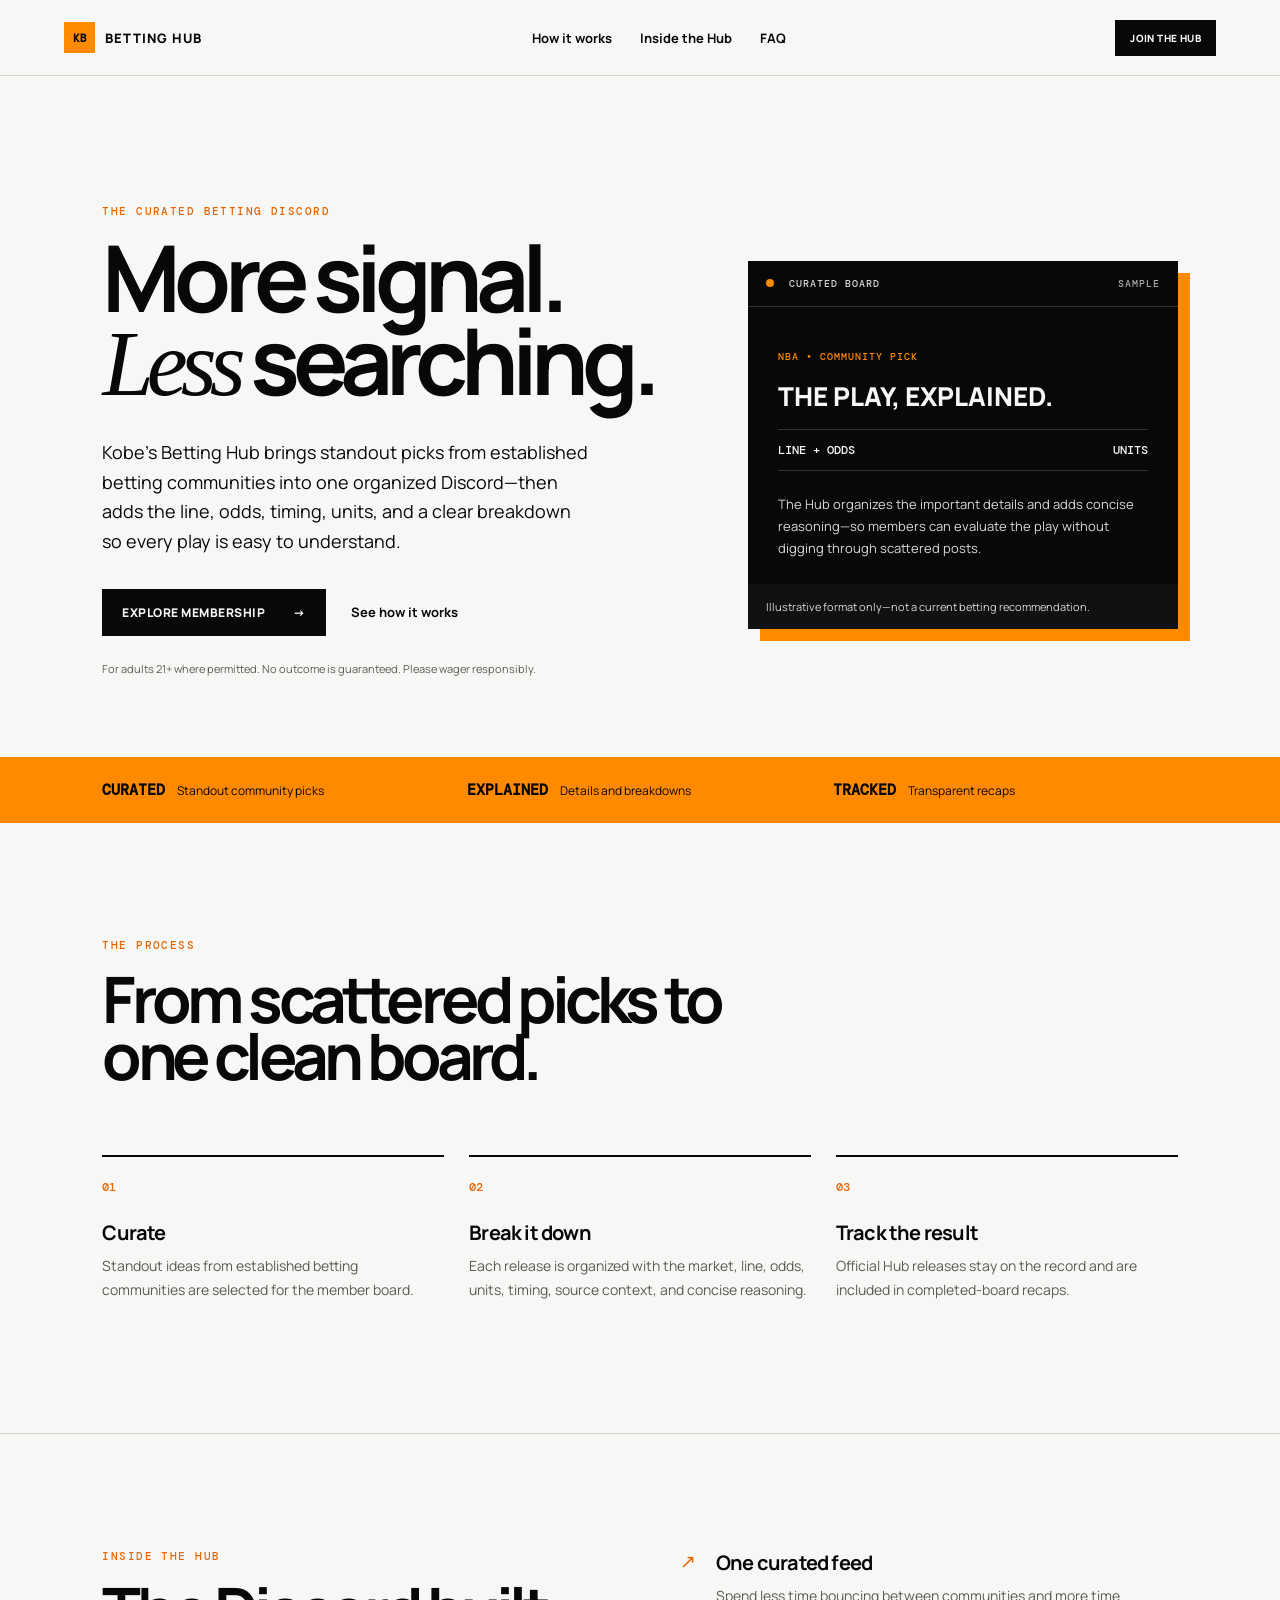
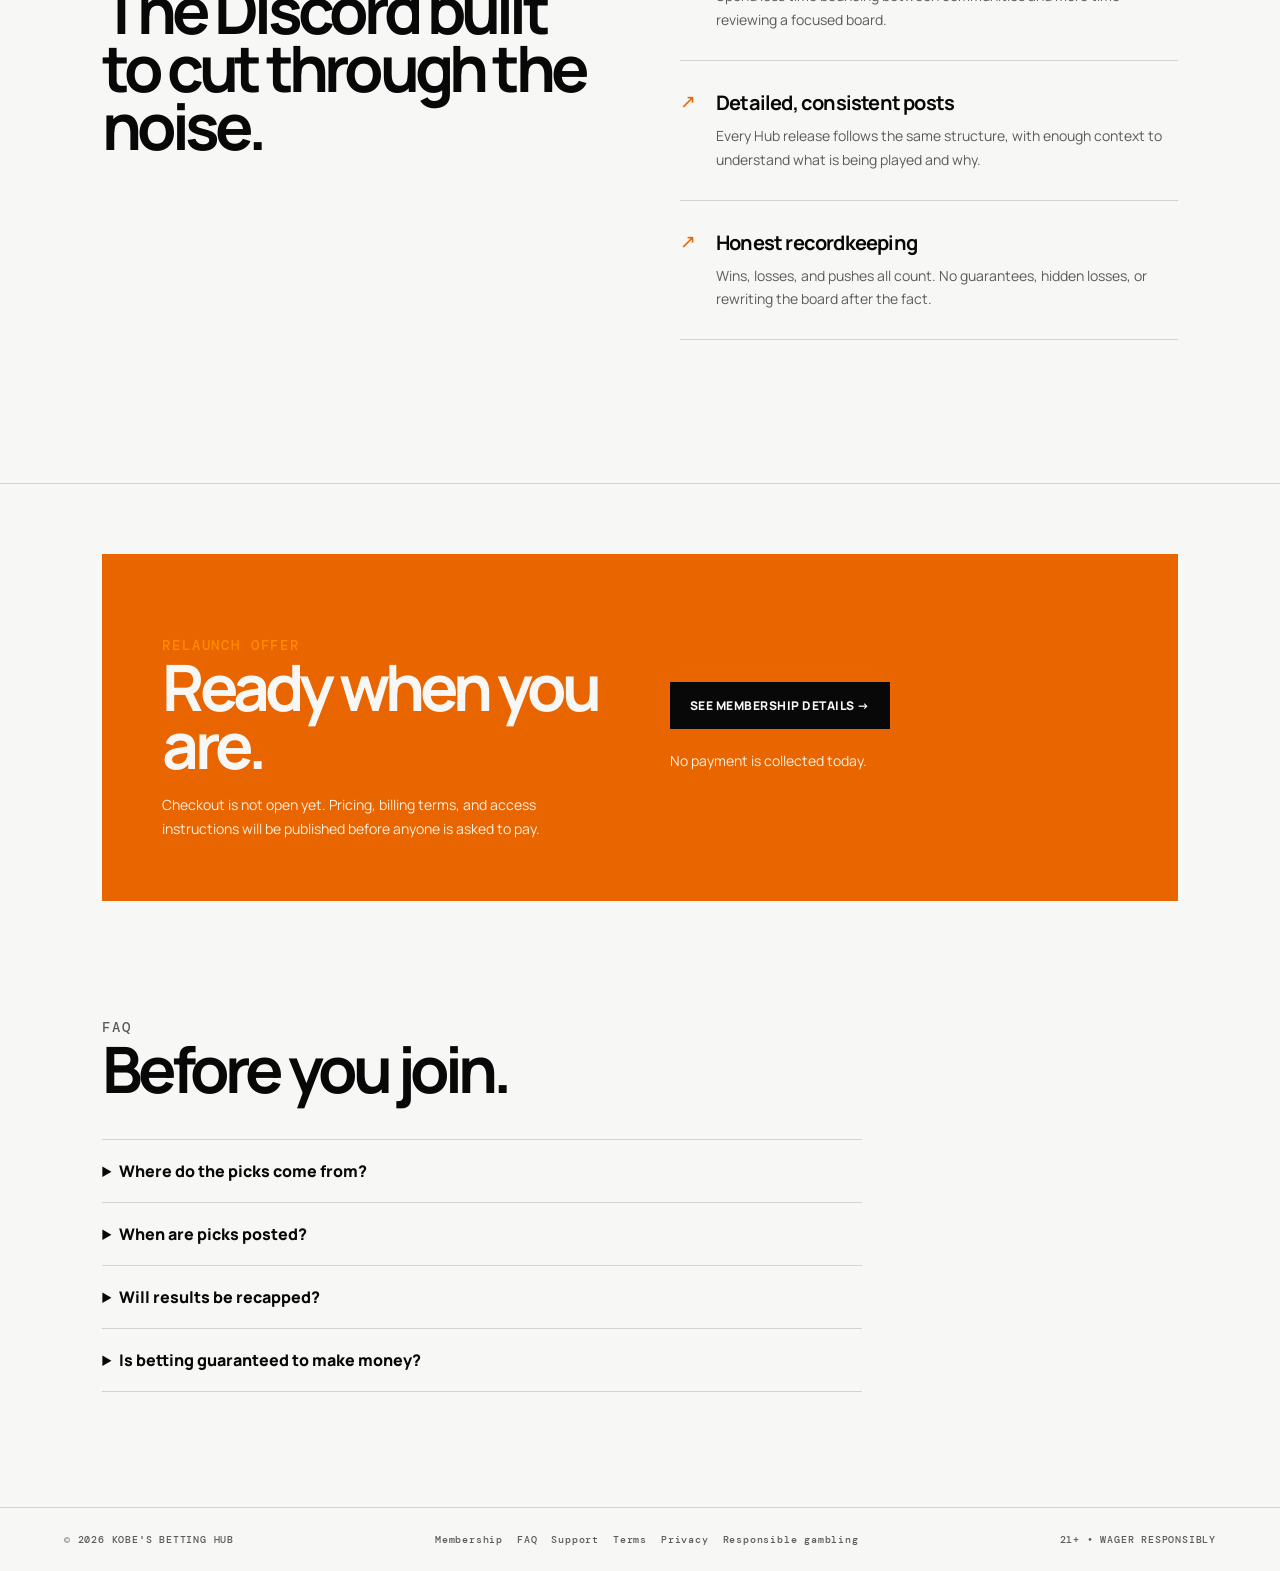
==== index.html @ 62dc23c0 "Align Betting Hub site with orange brand" ====
<!doctype html>
<html lang="en">
  <head>
    <meta charset="UTF-8" />
    <meta name="viewport" content="width=device-width, initial-scale=1.0" />
    <meta name="description" content="Kobe's Betting Hub curates standout betting picks from established communities and brings them into one organized Discord with clear breakdowns and transparent recaps." />
    <meta name="theme-color" content="#080808" />
    <title>Kobe's Betting Hub | Curated picks, clear breakdowns</title>
    <link rel="preconnect" href="https://fonts.googleapis.com" />
    <link rel="preconnect" href="https://fonts.gstatic.com" crossorigin />
    <link href="https://fonts.googleapis.com/css2?family=DM+Mono:wght@400;500&family=Manrope:wght@500;600;700;800&display=swap" rel="stylesheet" />
    <link rel="stylesheet" href="styles.css?v=4" />
  </head>
  <body>
    <header class="site-header">
      <a class="brand" href="#top"><span class="brand-mark">KB</span> BETTING HUB</a>
      <nav aria-label="Primary navigation">
        <a href="#how-it-works">How it works</a>
        <a href="#inside">Inside the Hub</a>
        <a href="#faq">FAQ</a>
      </nav>
      <a class="button button-small" href="#join">Join the Hub</a>
    </header>

    <main id="top">
      <section class="hero">
        <div class="hero-copy">
          <p class="eyebrow">THE CURATED BETTING DISCORD</p>
          <h1>More signal.<br /><em>Less</em> searching.</h1>
          <p class="hero-text">Kobe's Betting Hub brings standout picks from established betting communities into one organized Discord—then adds the line, odds, timing, units, and a clear breakdown so every play is easy to understand.</p>
          <div class="hero-actions">
            <a class="button" href="membership.html">Explore membership <span>→</span></a>
            <a class="text-link" href="#how-it-works">See how it works</a>
          </div>
          <p class="microcopy">For adults 21+ where permitted. No outcome is guaranteed. Please wager responsibly.</p>
        </div>
        <aside class="hero-card" aria-label="Sample member post">
          <div class="card-bar"><span class="status-dot"></span> CURATED BOARD <span class="time">SAMPLE</span></div>
          <div class="sample-pick">
            <p class="pick-label">NBA • COMMUNITY PICK</p>
            <p class="pick-title">THE PLAY, EXPLAINED.</p>
            <div class="pick-meta"><span>LINE + ODDS</span><span>UNITS</span></div>
            <p class="pick-note">The Hub organizes the important details and adds concise reasoning—so members can evaluate the play without digging through scattered posts.</p>
          </div>
          <p class="card-footer">Illustrative format only—not a current betting recommendation.</p>
        </aside>
      </section>

      <section class="proof-band" aria-label="What members receive">
        <div><strong>CURATED</strong><span>Standout community picks</span></div>
        <div><strong>EXPLAINED</strong><span>Details and breakdowns</span></div>
        <div><strong>TRACKED</strong><span>Transparent recaps</span></div>
      </section>

      <section class="section" id="how-it-works">
        <p class="eyebrow">THE PROCESS</p>
        <h2>From scattered picks to one clean board.</h2>
        <div class="steps">
          <article><span>01</span><h3>Curate</h3><p>Standout ideas from established betting communities are selected for the member board.</p></article>
          <article><span>02</span><h3>Break it down</h3><p>Each release is organized with the market, line, odds, units, timing, source context, and concise reasoning.</p></article>
          <article><span>03</span><h3>Track the result</h3><p>Official Hub releases stay on the record and are included in completed-board recaps.</p></article>
        </div>
      </section>

      <section class="section split" id="inside">
        <div>
          <p class="eyebrow">INSIDE THE HUB</p>
          <h2>The Discord built to cut through the noise.</h2>
        </div>
        <ul class="feature-list">
          <li><span>↗</span><div><h3>One curated feed</h3><p>Spend less time bouncing between communities and more time reviewing a focused board.</p></div></li>
          <li><span>↗</span><div><h3>Detailed, consistent posts</h3><p>Every Hub release follows the same structure, with enough context to understand what is being played and why.</p></div></li>
          <li><span>↗</span><div><h3>Honest recordkeeping</h3><p>Wins, losses, and pushes all count. No guarantees, hidden losses, or rewriting the board after the fact.</p></div></li>
        </ul>
      </section>

      <section class="join-panel" id="join">
        <div>
          <p class="eyebrow">RELAUNCH OFFER</p>
          <h2>Ready when you are.</h2>
          <p>Checkout is not open yet. Pricing, billing terms, and access instructions will be published before anyone is asked to pay.</p>
        </div>
        <div class="interest-form"><a class="button" href="membership.html">See membership details →</a><p>No payment is collected today.</p></div>
      </section>

      <section class="section faq" id="faq">
        <p class="eyebrow">FAQ</p>
        <h2>Before you join.</h2>
        <details><summary>Where do the picks come from?</summary><p>The Hub curates standout ideas from established betting communities and organizes selected plays for members. Source context and attribution are included where applicable.</p></details>
        <details><summary>When are picks posted?</summary><p>Plays may release at different points during the day as markets develop. Each post includes its timing and the information needed to evaluate it.</p></details>
        <details><summary>Will results be recapped?</summary><p>Yes. The goal is a clear daily recap after relevant games are final.</p></details>
        <details><summary>Is betting guaranteed to make money?</summary><p>No. Sports betting includes risk. Past results do not guarantee future outcomes. Only wager what you can afford to lose.</p></details>
      </section>
    </main>

    <footer><span>© <span id="year"></span> KOBE'S BETTING HUB</span><span class="footer-nav"><a href="membership.html">Membership</a><a href="faq.html">FAQ</a><a href="support.html">Support</a><a href="terms.html">Terms</a><a href="privacy.html">Privacy</a><a href="responsible-gambling.html">Responsible gambling</a></span><span>21+ • WAGER RESPONSIBLY</span></footer>
    <script src="app.js?v=4"></script>
  </body>
</html>
---- styles.css ----
:root { --ink:#080808; --paper:#f7f7f5; --lime:#ff8a00; --rust:#e96500; --line:#d6d3ce; --muted:#5c5b58; }
* { box-sizing:border-box; }
html { scroll-behavior:smooth; }
body { margin:0; color:var(--ink); background:var(--paper); font-family:Manrope,Arial,sans-serif; }
.site-header { height:76px; padding:0 clamp(20px,5vw,78px); display:flex; align-items:center; justify-content:space-between; border-bottom:1px solid var(--line); }
.brand { color:var(--ink); text-decoration:none; font-size:13px; font-weight:800; letter-spacing:.08em; display:flex; align-items:center; gap:10px; }
.brand-mark { display:grid; place-items:center; width:31px; height:31px; background:var(--lime); color:var(--ink); font:800 11px 'DM Mono',monospace; letter-spacing:0; }
nav { display:flex; gap:28px; } nav a,.text-link { color:var(--ink); font-size:13px; font-weight:700; text-decoration:none; } nav a:hover,.text-link:hover { color:var(--rust); }
.button { background:var(--ink); color:var(--paper); text-decoration:none; border:0; cursor:pointer; padding:15px 20px; display:inline-flex; gap:28px; align-items:center; font:800 12px Manrope,sans-serif; letter-spacing:.04em; text-transform:uppercase; }.button:hover{background:var(--rust)}.button-small{padding:11px 15px;font-size:10px}
.hero { min-height:610px; padding:clamp(60px,10vw,145px) clamp(20px,8vw,130px) 70px; display:grid; grid-template-columns:1.1fr .9fr; gap:70px; align-items:center; }.eyebrow{font:500 11px 'DM Mono',monospace;letter-spacing:.13em;color:var(--rust);margin:0 0 18px}.hero h1,.section h2,.join-panel h2{font-size:clamp(48px,7.2vw,102px);letter-spacing:-.075em;line-height:.9;margin:0;max-width:720px}.hero h1 em{font-family:Georgia,serif;font-weight:400}.hero-text{font-size:18px;line-height:1.65;max-width:490px;margin:32px 0}.hero-actions{display:flex;align-items:center;gap:25px}.microcopy{color:var(--muted);font-size:11px;margin-top:25px}
.hero-card{background:var(--ink);color:var(--paper);box-shadow:12px 12px 0 var(--lime);max-width:430px;justify-self:end}.card-bar{padding:16px 18px;border-bottom:1px solid #333333;color:#d8d8d8;font:500 10px 'DM Mono',monospace;letter-spacing:.1em}.status-dot{display:inline-block;width:8px;height:8px;border-radius:50%;background:var(--lime);margin-right:8px}.time{float:right;color:#aaaaaa}.sample-pick{padding:33px 30px 25px}.pick-label{font:500 10px 'DM Mono',monospace;letter-spacing:.1em;color:var(--lime)}.pick-title{font-size:26px;font-weight:800;margin:15px 0}.pick-meta{display:flex;justify-content:space-between;padding:12px 0;border-top:1px solid #333333;border-bottom:1px solid #333333;font:500 12px 'DM Mono',monospace}.pick-note{font-size:13px;line-height:1.7;color:#d8d8d8;margin:22px 0 0}.card-footer{margin:0;padding:15px 18px;background:#111111;color:#d8d8d8;font-size:11px}
.proof-band{background:var(--lime);display:grid;grid-template-columns:repeat(3,1fr);padding:23px clamp(20px,8vw,130px);gap:20px}.proof-band div{display:flex;gap:12px;align-items:baseline}.proof-band strong{font:800 15px 'DM Mono',monospace}.proof-band span{font-size:12px}
.section{padding:115px clamp(20px,8vw,130px);border-bottom:1px solid var(--line)}.section h2{font-size:clamp(35px,5vw,65px);max-width:700px}.steps{display:grid;grid-template-columns:repeat(3,1fr);gap:25px;margin-top:70px}.steps article{border-top:2px solid var(--ink);padding:17px 0}.steps span{font:500 12px 'DM Mono',monospace;color:var(--rust)}h3{font-size:20px;letter-spacing:-.04em;margin:23px 0 8px}.steps p,.feature-list p,.join-panel p,.faq p{font-size:14px;line-height:1.7;color:var(--muted);margin:0}.split{display:grid;grid-template-columns:1fr 1fr;gap:80px}.feature-list{list-style:none;padding:0;margin:0}.feature-list li{display:flex;gap:20px;padding:0 0 28px;margin-bottom:28px;border-bottom:1px solid var(--line)}.feature-list span{font:500 19px 'DM Mono',monospace;color:var(--rust)}.feature-list h3{margin:0 0 8px}
.join-panel{margin:70px clamp(20px,8vw,130px);padding:60px;display:grid;grid-template-columns:1fr 1fr;gap:60px;background:var(--rust);color:var(--paper)}.join-panel .eyebrow{color:var(--lime)}.join-panel h2{font-size:clamp(42px,5vw,65px)}.join-panel p{color:#fff0df;max-width:460px;margin-top:20px}.interest-form{align-self:center}.interest-form label{display:block;font-size:13px;font-weight:700;margin-bottom:10px}.interest-form div{display:flex}.interest-form input{min-width:0;flex:1;padding:15px;border:0;font:14px Manrope,sans-serif}.interest-form button{border:0;background:var(--lime);color:var(--ink);padding:0 16px;font:800 11px Manrope,sans-serif;text-transform:uppercase;cursor:pointer}.interest-form #form-message{color:var(--lime);font-size:12px;margin-top:12px;min-height:18px}
.faq{padding-top:45px}.faq h2{margin-bottom:42px}.faq details{max-width:760px;border-top:1px solid var(--line);padding:20px 0}.faq details:last-child{border-bottom:1px solid var(--line)}summary{cursor:pointer;font-size:16px;font-weight:800}.faq details p{margin-top:15px}footer{display:flex;justify-content:space-between;padding:25px clamp(20px,5vw,78px);font:500 10px 'DM Mono',monospace;letter-spacing:.08em;color:var(--muted)}
.footer-nav{display:flex;gap:14px;flex-wrap:wrap}.footer-nav a{color:var(--muted)}
.membership-hero{padding:90px clamp(20px,8vw,130px) 70px;display:grid;grid-template-columns:1fr .55fr;gap:70px;align-items:end}.membership-hero h1{font-size:clamp(50px,7vw,94px);letter-spacing:-.075em;line-height:.9;margin:0}.membership-hero>div>p:last-child{color:var(--muted);line-height:1.7;max-width:580px;margin:30px 0 0}.launch-status{background:var(--ink);color:var(--paper);padding:28px;box-shadow:10px 10px 0 var(--lime);font:500 11px 'DM Mono',monospace}.launch-status p{color:#d8d8d8;line-height:1.6;margin:14px 0 0}.membership-layout{padding:70px clamp(20px,8vw,130px);background:#eeeae4;display:grid;grid-template-columns:1fr 1fr;gap:35px}.membership-plan,.checkout-preview{background:var(--paper);border:1px solid var(--ink);padding:42px}.plan-badge{font:500 10px 'DM Mono',monospace;letter-spacing:.1em;color:var(--rust)}.membership-plan h2,.checkout-preview h2{font-size:34px;letter-spacing:-.05em;margin:14px 0 25px}.membership-price{display:flex;flex-direction:column;gap:5px;padding-bottom:22px;border-bottom:1px solid var(--line)}.membership-price strong{font-size:25px}.membership-price span{font-size:11px;color:var(--muted)}.membership-plan ul{list-style:none;padding:12px 0 0;margin:0;display:grid;gap:15px;font-size:13px}.membership-plan li:before{content:'✓';color:var(--rust);font-weight:800;margin-right:10px}.checkout-preview{box-shadow:10px 10px 0 var(--ink)}.order-row{display:flex;justify-content:space-between;background:#eeeae4;padding:16px;margin-bottom:24px;font-size:13px}.checkout-preview>label:not(.consent){display:block;font-size:12px;font-weight:800;margin-bottom:8px}.checkout-preview>input{width:100%;padding:14px;border:1px solid var(--line);font:14px Manrope,sans-serif}.consent{display:flex;gap:10px;align-items:flex-start;color:var(--muted);font-size:11px;line-height:1.55;margin:18px 0}.consent input{margin-top:3px}.disabled-checkout{width:100%;justify-content:center;opacity:.6;cursor:not-allowed}.preview-message{font-size:10px;color:var(--muted);text-align:center;min-height:15px}.state-section h2{margin-bottom:50px}.state-grid{display:grid;grid-template-columns:repeat(3,1fr);gap:25px}.state-grid article{border-top:2px solid var(--ink);padding-top:18px}.state-grid strong{font:500 11px 'DM Mono',monospace;color:var(--rust)}.state-grid p{font-size:13px;color:var(--muted);line-height:1.65}
@media (max-width:760px){.site-header{height:65px}nav{display:none}.hero,.split,.join-panel,.membership-hero,.membership-layout{grid-template-columns:1fr;gap:42px}.hero{min-height:auto;padding-top:80px}.hero-card{justify-self:start;width:calc(100% - 12px)}.proof-band,.steps,.state-grid{grid-template-columns:1fr}.proof-band{gap:12px}.section{padding-top:75px;padding-bottom:75px}.steps{margin-top:45px}.join-panel{margin-top:35px;margin-bottom:35px;padding:35px 25px}.join-panel .interest-form{margin-top:0}.membership-hero{padding-top:70px}.membership-layout{padding-top:50px;padding-bottom:50px}.membership-plan,.checkout-preview{padding:30px 24px}footer{gap:15px;flex-direction:column}.hero-actions{align-items:flex-start;flex-direction:column}}
.footer-nav{display:flex;flex-wrap:wrap;justify-content:center;gap:14px}.footer-nav a{color:var(--muted);text-decoration:none}.footer-nav a:hover{color:var(--rust)}
.page-hero{padding:90px clamp(20px,8vw,130px) 70px;border-bottom:1px solid var(--line)}.page-hero h1{font-size:clamp(48px,7vw,92px);letter-spacing:-.075em;line-height:.92;margin:0;max-width:850px}.page-hero>p:last-child{font-size:18px;line-height:1.7;color:var(--muted);max-width:720px;margin:28px 0 0}.content{max-width:850px;margin:auto;padding:70px 25px 110px}.content h2{font-size:30px;letter-spacing:-.045em;margin:50px 0 14px}.content h2:first-child{margin-top:0}.content p,.content li{font-size:14px;line-height:1.75;color:var(--muted)}.content li+li{margin-top:8px}.notice{background:var(--ink);color:var(--paper);border-left:5px solid var(--lime);padding:24px;margin-bottom:42px}.notice strong{display:block;margin-bottom:7px}.notice p{color:#d8d8d8;margin:0}.cards{display:grid;grid-template-columns:1fr 1fr;gap:24px}.info-card{border:1px solid var(--line);padding:28px}.info-card h2{margin:0 0 12px}.faq-list details{border-top:1px solid var(--line);padding:20px 0}.faq-list details:last-child{border-bottom:1px solid var(--line)}.faq-list details p{margin-top:14px}.legal-meta{font:500 10px 'DM Mono',monospace!important;letter-spacing:.08em;color:var(--rust)!important}@media(max-width:760px){.cards{grid-template-columns:1fr}.page-hero{padding-top:65px}.footer-nav{justify-content:flex-start}}
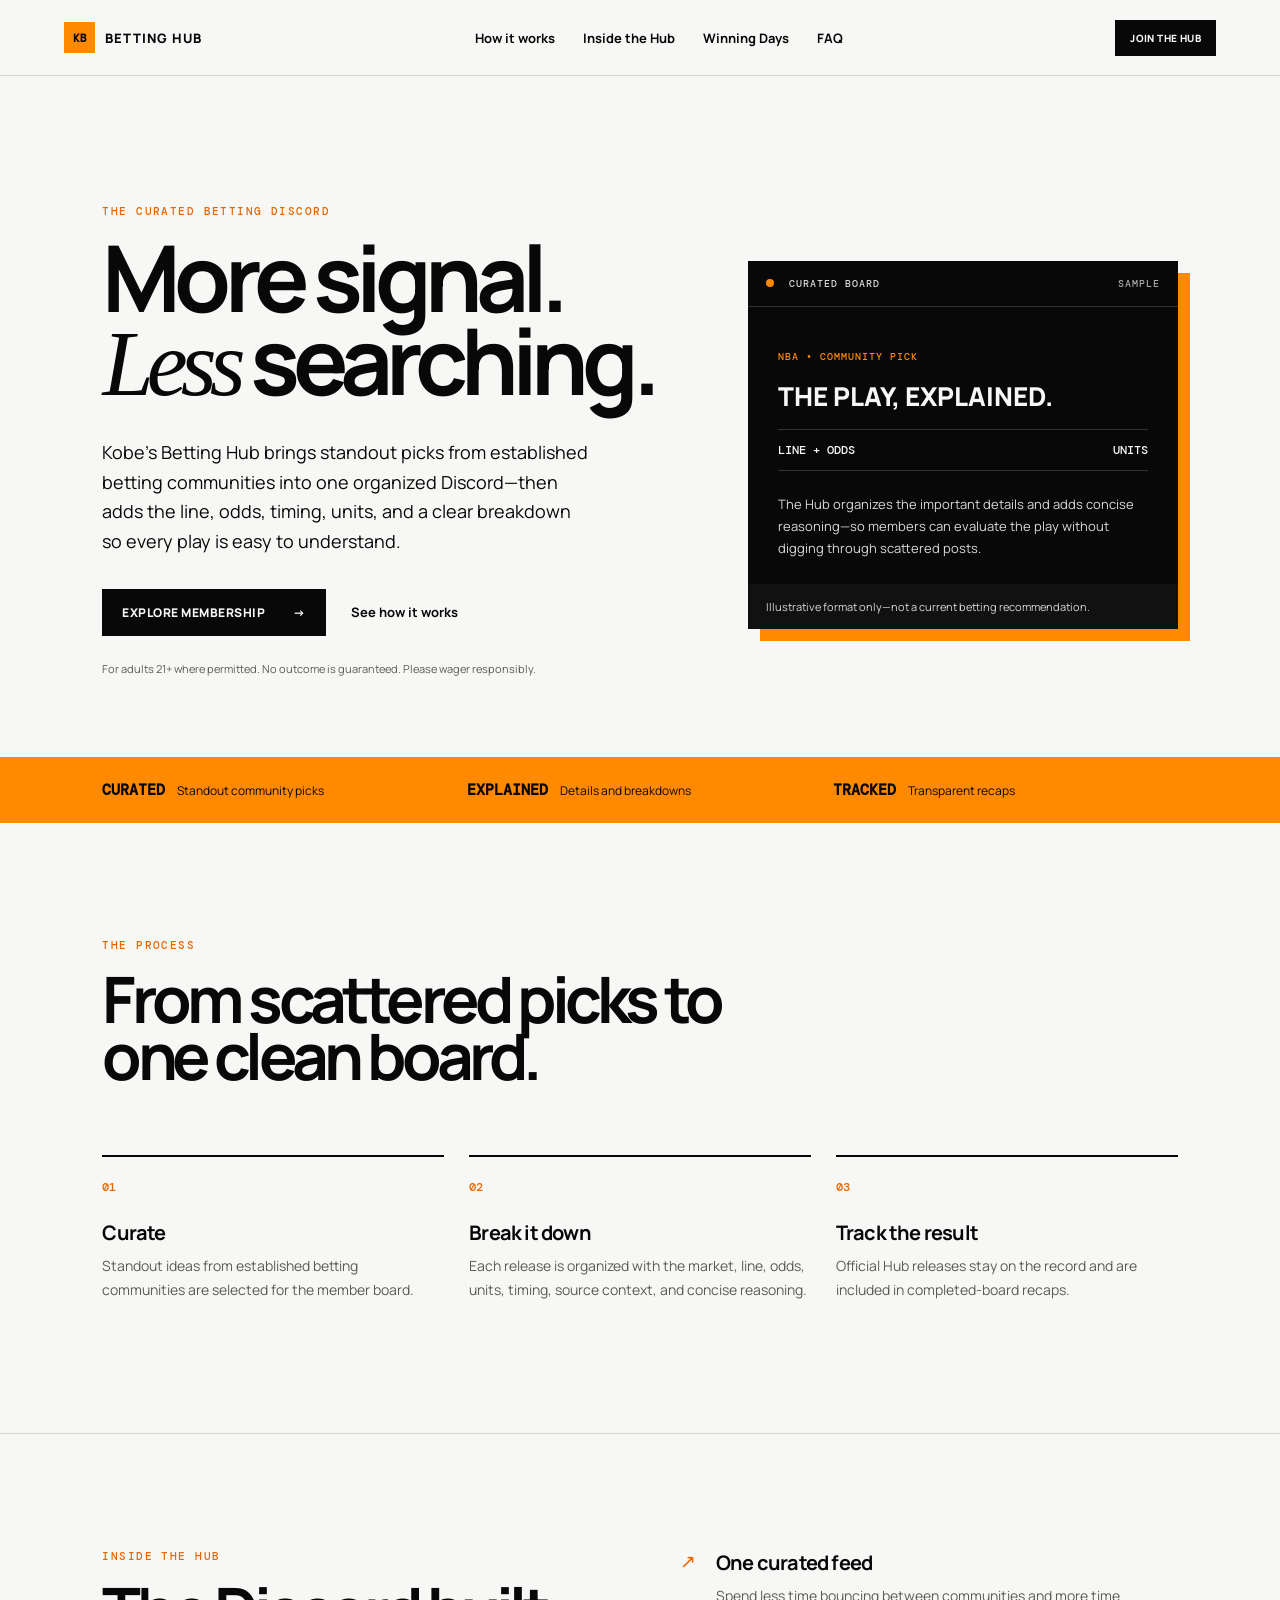
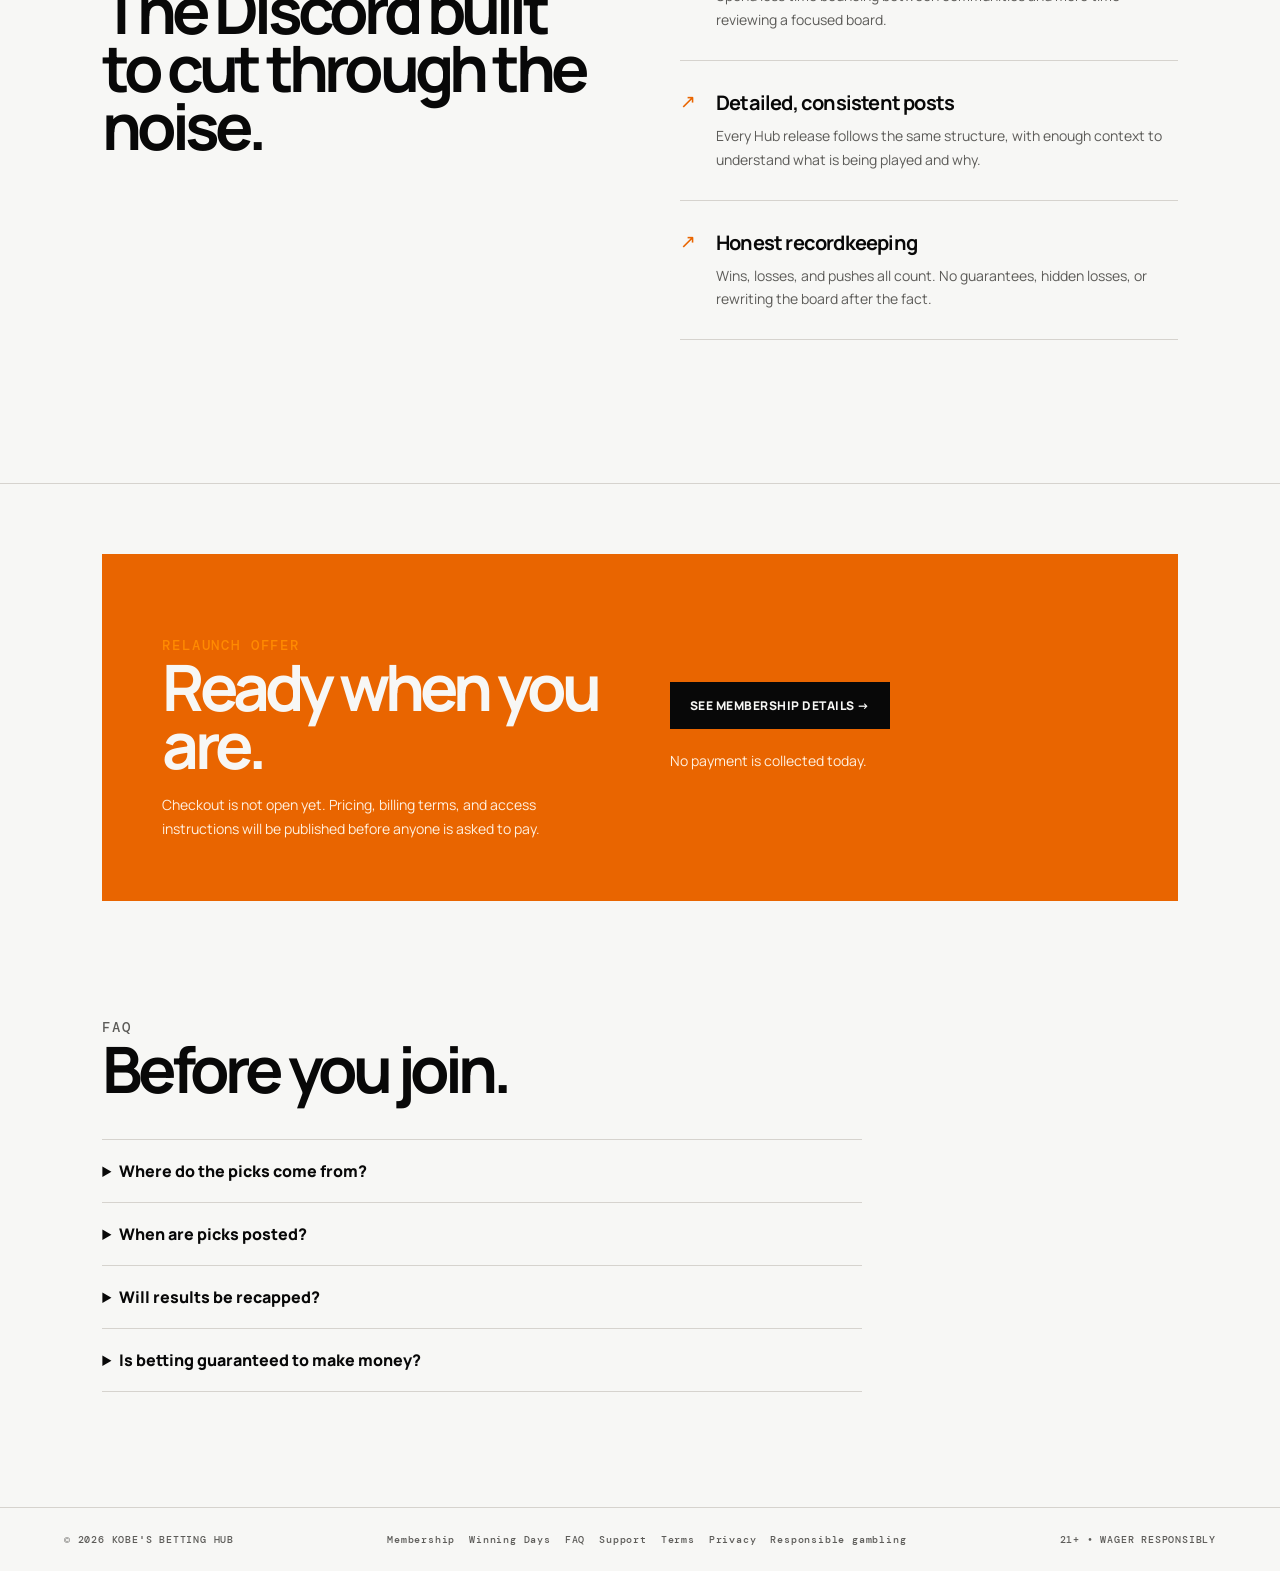
==== commit bf2d8f1a: "Add verified winning days recap page" ====
--- a/index.html
+++ b/index.html
@@ -9,7 +9,7 @@
     <link rel="preconnect" href="https://fonts.googleapis.com" />
     <link rel="preconnect" href="https://fonts.gstatic.com" crossorigin />
     <link href="https://fonts.googleapis.com/css2?family=DM+Mono:wght@400;500&family=Manrope:wght@500;600;700;800&display=swap" rel="stylesheet" />
-    <link rel="stylesheet" href="styles.css?v=4" />
+    <link rel="stylesheet" href="styles.css?v=5" />
   </head>
   <body>
     <header class="site-header">
@@ -17,6 +17,7 @@
       <nav aria-label="Primary navigation">
         <a href="#how-it-works">How it works</a>
         <a href="#inside">Inside the Hub</a>
+        <a href="recaps.html">Winning Days</a>
         <a href="#faq">FAQ</a>
       </nav>
       <a class="button button-small" href="#join">Join the Hub</a>
@@ -93,7 +94,7 @@
       </section>
     </main>
 
-    <footer><span>© <span id="year"></span> KOBE'S BETTING HUB</span><span class="footer-nav"><a href="membership.html">Membership</a><a href="faq.html">FAQ</a><a href="support.html">Support</a><a href="terms.html">Terms</a><a href="privacy.html">Privacy</a><a href="responsible-gambling.html">Responsible gambling</a></span><span>21+ • WAGER RESPONSIBLY</span></footer>
-    <script src="app.js?v=4"></script>
+    <footer><span>© <span id="year"></span> KOBE'S BETTING HUB</span><span class="footer-nav"><a href="membership.html">Membership</a><a href="recaps.html">Winning Days</a><a href="faq.html">FAQ</a><a href="support.html">Support</a><a href="terms.html">Terms</a><a href="privacy.html">Privacy</a><a href="responsible-gambling.html">Responsible gambling</a></span><span>21+ • WAGER RESPONSIBLY</span></footer>
+    <script src="app.js?v=5"></script>
   </body>
 </html>
--- a/styles.css
+++ b/styles.css
@@ -18,3 +18,4 @@
 @media (max-width:760px){.site-header{height:65px}nav{display:none}.hero,.split,.join-panel,.membership-hero,.membership-layout{grid-template-columns:1fr;gap:42px}.hero{min-height:auto;padding-top:80px}.hero-card{justify-self:start;width:calc(100% - 12px)}.proof-band,.steps,.state-grid{grid-template-columns:1fr}.proof-band{gap:12px}.section{padding-top:75px;padding-bottom:75px}.steps{margin-top:45px}.join-panel{margin-top:35px;margin-bottom:35px;padding:35px 25px}.join-panel .interest-form{margin-top:0}.membership-hero{padding-top:70px}.membership-layout{padding-top:50px;padding-bottom:50px}.membership-plan,.checkout-preview{padding:30px 24px}footer{gap:15px;flex-direction:column}.hero-actions{align-items:flex-start;flex-direction:column}}
 .footer-nav{display:flex;flex-wrap:wrap;justify-content:center;gap:14px}.footer-nav a{color:var(--muted);text-decoration:none}.footer-nav a:hover{color:var(--rust)}
 .page-hero{padding:90px clamp(20px,8vw,130px) 70px;border-bottom:1px solid var(--line)}.page-hero h1{font-size:clamp(48px,7vw,92px);letter-spacing:-.075em;line-height:.92;margin:0;max-width:850px}.page-hero>p:last-child{font-size:18px;line-height:1.7;color:var(--muted);max-width:720px;margin:28px 0 0}.content{max-width:850px;margin:auto;padding:70px 25px 110px}.content h2{font-size:30px;letter-spacing:-.045em;margin:50px 0 14px}.content h2:first-child{margin-top:0}.content p,.content li{font-size:14px;line-height:1.75;color:var(--muted)}.content li+li{margin-top:8px}.notice{background:var(--ink);color:var(--paper);border-left:5px solid var(--lime);padding:24px;margin-bottom:42px}.notice strong{display:block;margin-bottom:7px}.notice p{color:#d8d8d8;margin:0}.cards{display:grid;grid-template-columns:1fr 1fr;gap:24px}.info-card{border:1px solid var(--line);padding:28px}.info-card h2{margin:0 0 12px}.faq-list details{border-top:1px solid var(--line);padding:20px 0}.faq-list details:last-child{border-bottom:1px solid var(--line)}.faq-list details p{margin-top:14px}.legal-meta{font:500 10px 'DM Mono',monospace!important;letter-spacing:.08em;color:var(--rust)!important}@media(max-width:760px){.cards{grid-template-columns:1fr}.page-hero{padding-top:65px}.footer-nav{justify-content:flex-start}}
+.recap-intro{max-width:1100px;margin:auto;padding:55px clamp(20px,5vw,60px) 10px}.recap-rule{display:grid;grid-template-columns:auto 1fr;gap:18px;align-items:center;border:1px solid var(--line);padding:22px}.rule-number{display:grid;place-items:center;width:72px;height:72px;background:var(--lime);color:var(--ink);font:800 21px 'DM Mono',monospace}.recap-rule strong{display:block;font-size:15px;margin-bottom:5px}.recap-rule p{color:var(--muted);font-size:12px;line-height:1.6;margin:0}.recap-grid{max-width:1100px;margin:auto;padding:35px clamp(20px,5vw,60px) 110px;display:grid;grid-template-columns:repeat(2,1fr);gap:24px}.recap-card{border:1px solid var(--ink);background:var(--paper);box-shadow:8px 8px 0 var(--lime);padding:28px}.recap-card-header{display:flex;justify-content:space-between;gap:20px;border-bottom:1px solid var(--line);padding-bottom:18px}.recap-date{font:500 11px 'DM Mono',monospace;color:var(--muted)}.recap-rate{font:800 32px Manrope,sans-serif;color:var(--rust)}.recap-record{font-size:20px;font-weight:800;margin:20px 0 8px}.recap-units{font:500 12px 'DM Mono',monospace;color:var(--muted)}.recap-summary{font-size:13px;line-height:1.7;color:var(--muted);margin:20px 0 0}.recap-empty{grid-column:1/-1;background:var(--ink);color:var(--paper);padding:48px;text-align:center}.recap-empty strong{display:block;font-size:24px;letter-spacing:-.04em}.recap-empty p{max-width:580px;margin:12px auto 0;color:#d8d8d8;font-size:13px;line-height:1.7}@media(max-width:760px){.recap-grid{grid-template-columns:1fr}.recap-rule{grid-template-columns:1fr}.recap-empty{padding:35px 24px}}
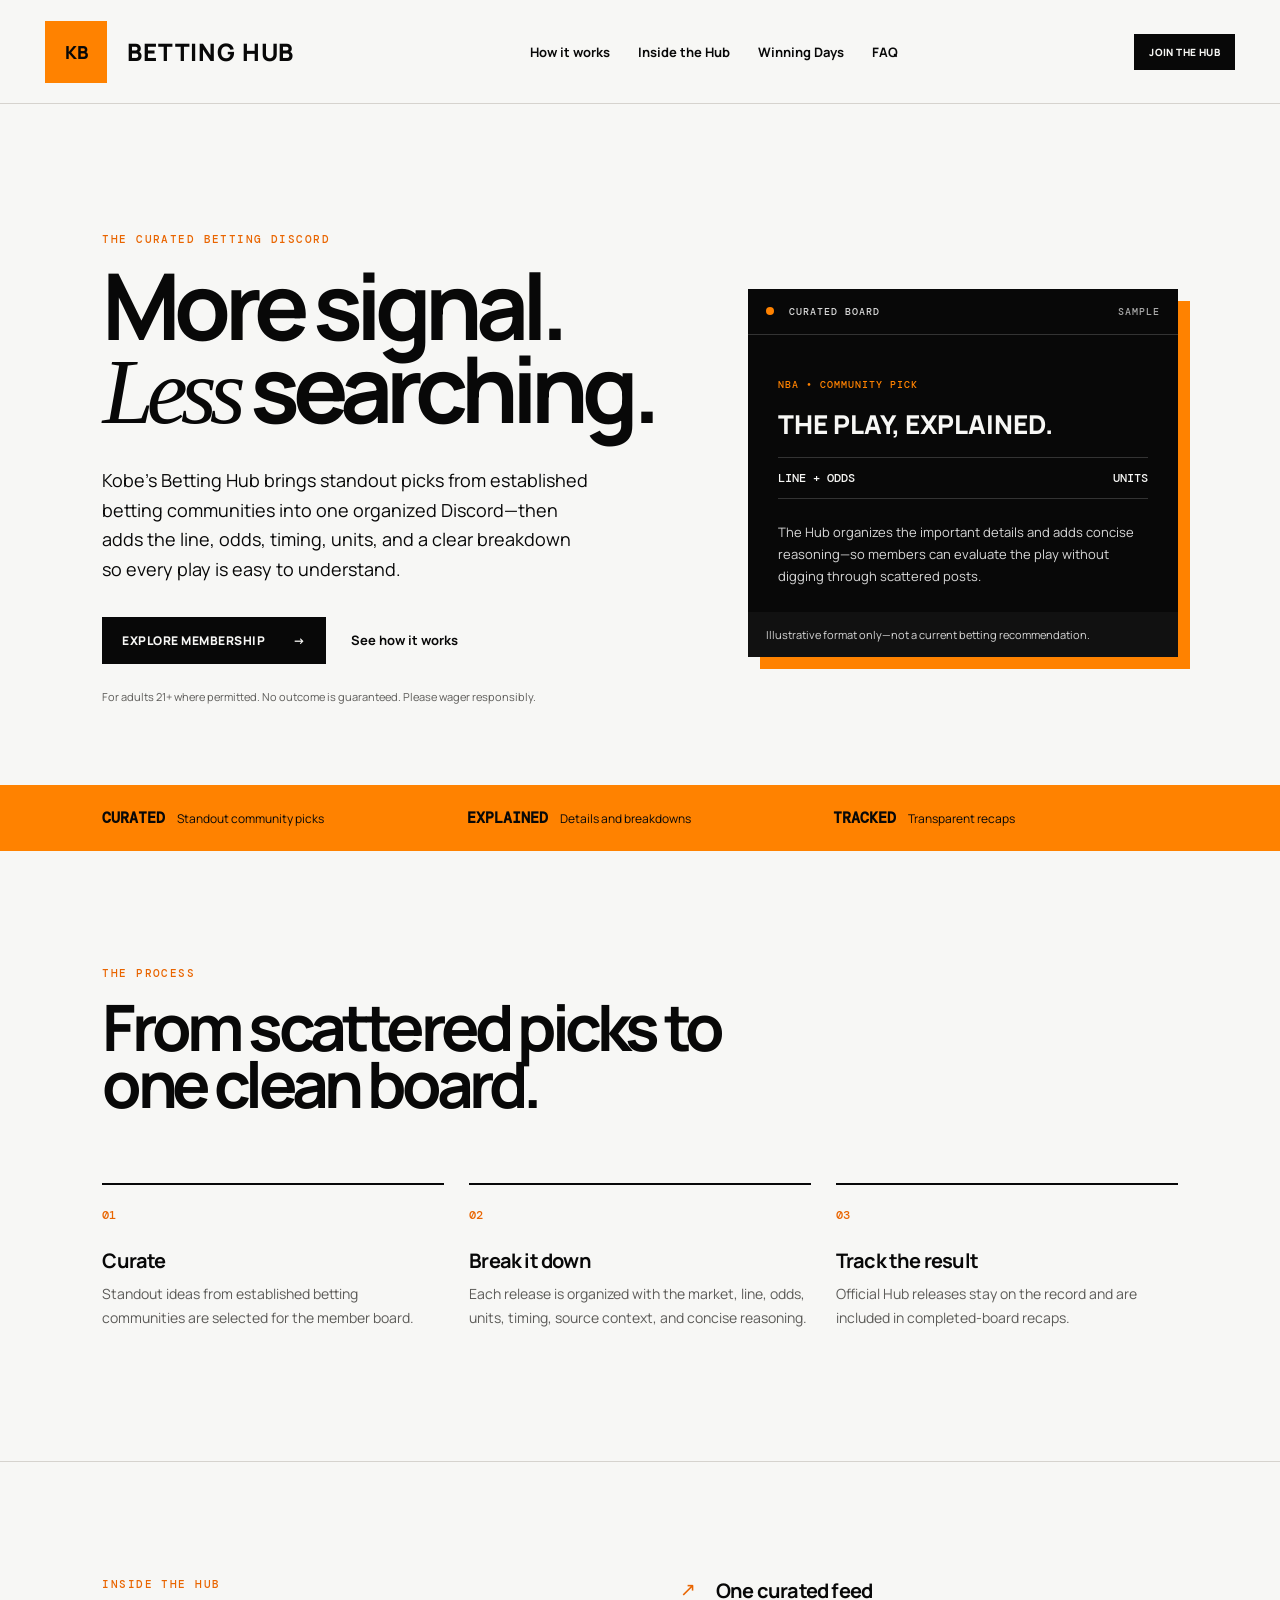
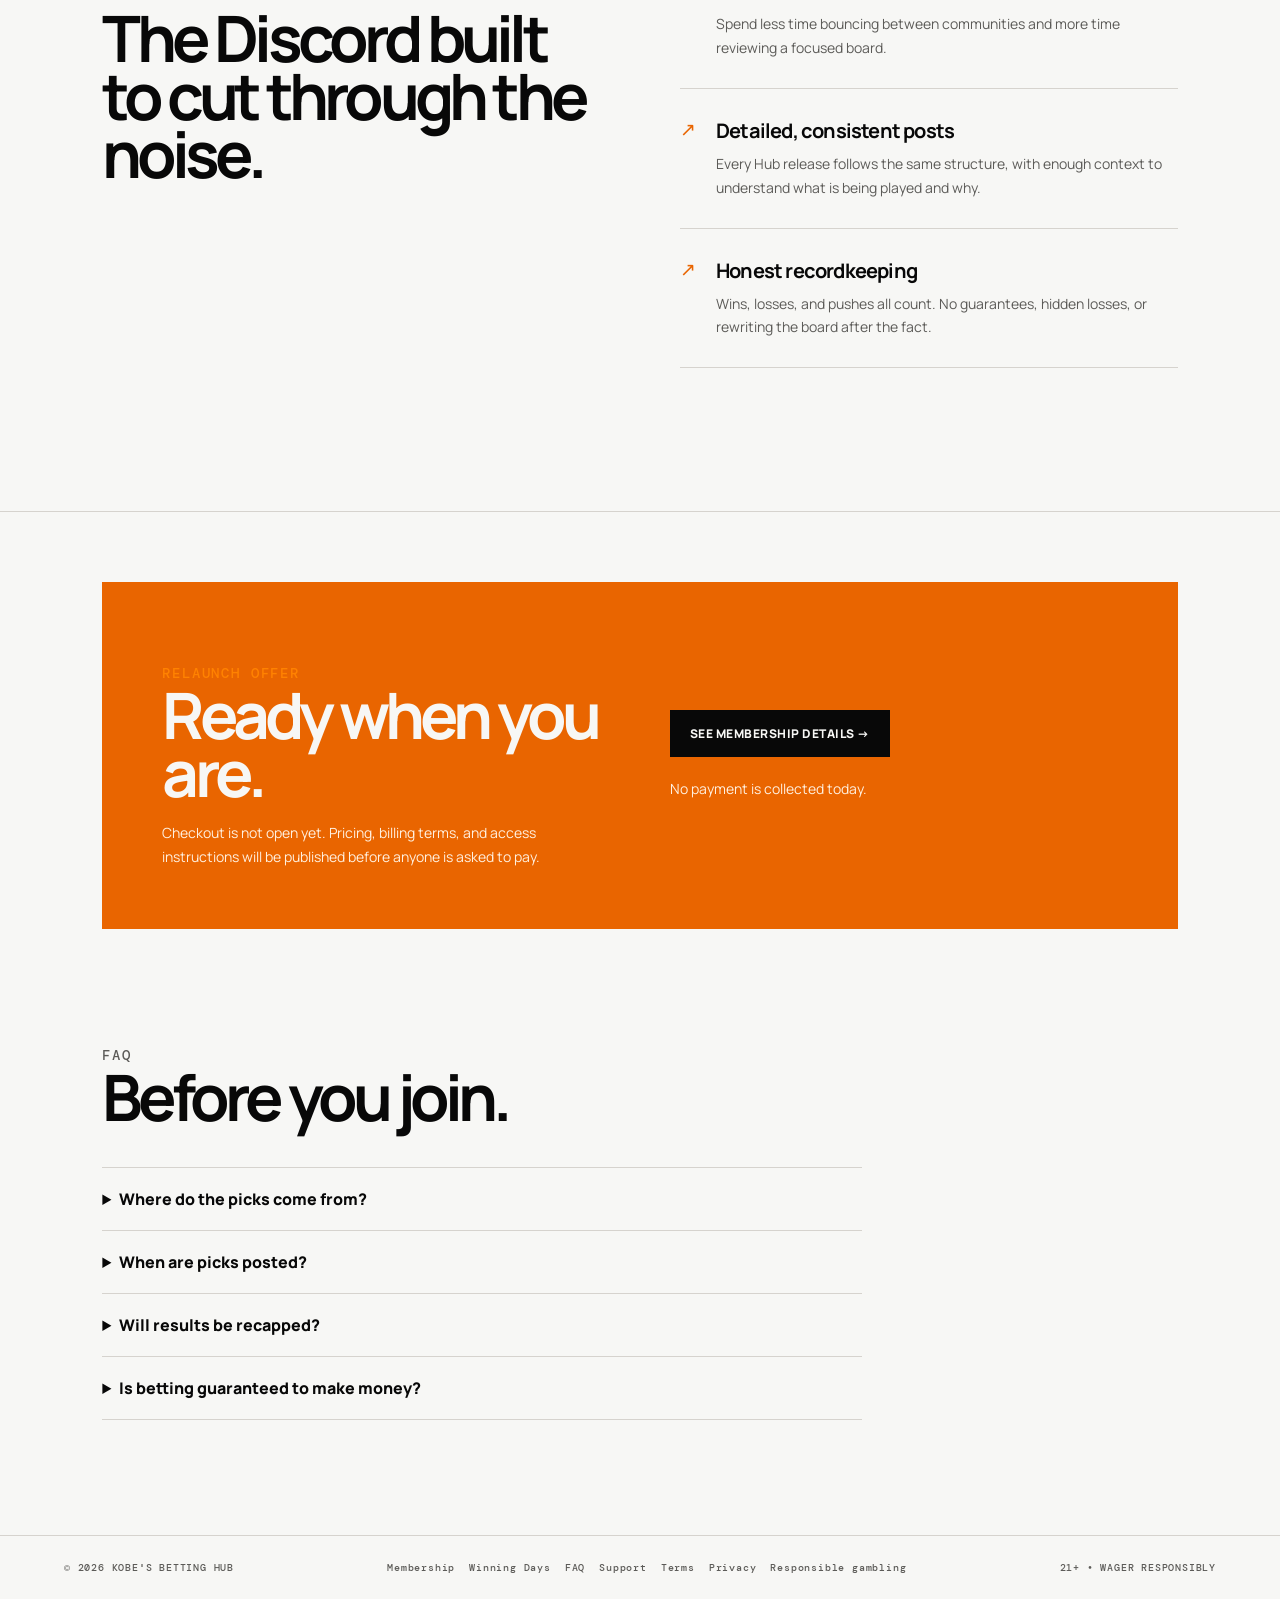
==== commit cf65ed0c: "Match header logo to brand reference" ====
--- a/index.html
+++ b/index.html
@@ -9,7 +9,7 @@
     <link rel="preconnect" href="https://fonts.googleapis.com" />
     <link rel="preconnect" href="https://fonts.gstatic.com" crossorigin />
     <link href="https://fonts.googleapis.com/css2?family=DM+Mono:wght@400;500&family=Manrope:wght@500;600;700;800&display=swap" rel="stylesheet" />
-    <link rel="stylesheet" href="styles.css?v=5" />
+    <link rel="stylesheet" href="styles.css?v=6" />
   </head>
   <body>
     <header class="site-header">
--- a/styles.css
+++ b/styles.css
@@ -1,10 +1,10 @@
-:root { --ink:#080808; --paper:#f7f7f5; --lime:#ff8a00; --rust:#e96500; --line:#d6d3ce; --muted:#5c5b58; }
+:root { --ink:#080808; --paper:#f7f7f5; --lime:#ff8200; --rust:#e96500; --line:#d6d3ce; --muted:#5c5b58; }
 * { box-sizing:border-box; }
 html { scroll-behavior:smooth; }
 body { margin:0; color:var(--ink); background:var(--paper); font-family:Manrope,Arial,sans-serif; }
-.site-header { height:76px; padding:0 clamp(20px,5vw,78px); display:flex; align-items:center; justify-content:space-between; border-bottom:1px solid var(--line); }
-.brand { color:var(--ink); text-decoration:none; font-size:13px; font-weight:800; letter-spacing:.08em; display:flex; align-items:center; gap:10px; }
-.brand-mark { display:grid; place-items:center; width:31px; height:31px; background:var(--lime); color:var(--ink); font:800 11px 'DM Mono',monospace; letter-spacing:0; }
+.site-header { height:104px; padding:0 clamp(20px,4vw,45px); display:flex; align-items:center; justify-content:space-between; border-bottom:1px solid var(--line); }
+.brand { color:var(--ink); text-decoration:none; font-size:24px; font-weight:800; letter-spacing:.035em; display:flex; align-items:center; gap:20px; white-space:nowrap; }
+.brand-mark { display:grid; place-items:center; width:62px; height:62px; background:var(--lime); color:var(--ink); font:800 18px Manrope,Arial,sans-serif; letter-spacing:0; flex:0 0 62px; }
 nav { display:flex; gap:28px; } nav a,.text-link { color:var(--ink); font-size:13px; font-weight:700; text-decoration:none; } nav a:hover,.text-link:hover { color:var(--rust); }
 .button { background:var(--ink); color:var(--paper); text-decoration:none; border:0; cursor:pointer; padding:15px 20px; display:inline-flex; gap:28px; align-items:center; font:800 12px Manrope,sans-serif; letter-spacing:.04em; text-transform:uppercase; }.button:hover{background:var(--rust)}.button-small{padding:11px 15px;font-size:10px}
 .hero { min-height:610px; padding:clamp(60px,10vw,145px) clamp(20px,8vw,130px) 70px; display:grid; grid-template-columns:1.1fr .9fr; gap:70px; align-items:center; }.eyebrow{font:500 11px 'DM Mono',monospace;letter-spacing:.13em;color:var(--rust);margin:0 0 18px}.hero h1,.section h2,.join-panel h2{font-size:clamp(48px,7.2vw,102px);letter-spacing:-.075em;line-height:.9;margin:0;max-width:720px}.hero h1 em{font-family:Georgia,serif;font-weight:400}.hero-text{font-size:18px;line-height:1.65;max-width:490px;margin:32px 0}.hero-actions{display:flex;align-items:center;gap:25px}.microcopy{color:var(--muted);font-size:11px;margin-top:25px}
@@ -19,3 +19,4 @@
 .footer-nav{display:flex;flex-wrap:wrap;justify-content:center;gap:14px}.footer-nav a{color:var(--muted);text-decoration:none}.footer-nav a:hover{color:var(--rust)}
 .page-hero{padding:90px clamp(20px,8vw,130px) 70px;border-bottom:1px solid var(--line)}.page-hero h1{font-size:clamp(48px,7vw,92px);letter-spacing:-.075em;line-height:.92;margin:0;max-width:850px}.page-hero>p:last-child{font-size:18px;line-height:1.7;color:var(--muted);max-width:720px;margin:28px 0 0}.content{max-width:850px;margin:auto;padding:70px 25px 110px}.content h2{font-size:30px;letter-spacing:-.045em;margin:50px 0 14px}.content h2:first-child{margin-top:0}.content p,.content li{font-size:14px;line-height:1.75;color:var(--muted)}.content li+li{margin-top:8px}.notice{background:var(--ink);color:var(--paper);border-left:5px solid var(--lime);padding:24px;margin-bottom:42px}.notice strong{display:block;margin-bottom:7px}.notice p{color:#d8d8d8;margin:0}.cards{display:grid;grid-template-columns:1fr 1fr;gap:24px}.info-card{border:1px solid var(--line);padding:28px}.info-card h2{margin:0 0 12px}.faq-list details{border-top:1px solid var(--line);padding:20px 0}.faq-list details:last-child{border-bottom:1px solid var(--line)}.faq-list details p{margin-top:14px}.legal-meta{font:500 10px 'DM Mono',monospace!important;letter-spacing:.08em;color:var(--rust)!important}@media(max-width:760px){.cards{grid-template-columns:1fr}.page-hero{padding-top:65px}.footer-nav{justify-content:flex-start}}
 .recap-intro{max-width:1100px;margin:auto;padding:55px clamp(20px,5vw,60px) 10px}.recap-rule{display:grid;grid-template-columns:auto 1fr;gap:18px;align-items:center;border:1px solid var(--line);padding:22px}.rule-number{display:grid;place-items:center;width:72px;height:72px;background:var(--lime);color:var(--ink);font:800 21px 'DM Mono',monospace}.recap-rule strong{display:block;font-size:15px;margin-bottom:5px}.recap-rule p{color:var(--muted);font-size:12px;line-height:1.6;margin:0}.recap-grid{max-width:1100px;margin:auto;padding:35px clamp(20px,5vw,60px) 110px;display:grid;grid-template-columns:repeat(2,1fr);gap:24px}.recap-card{border:1px solid var(--ink);background:var(--paper);box-shadow:8px 8px 0 var(--lime);padding:28px}.recap-card-header{display:flex;justify-content:space-between;gap:20px;border-bottom:1px solid var(--line);padding-bottom:18px}.recap-date{font:500 11px 'DM Mono',monospace;color:var(--muted)}.recap-rate{font:800 32px Manrope,sans-serif;color:var(--rust)}.recap-record{font-size:20px;font-weight:800;margin:20px 0 8px}.recap-units{font:500 12px 'DM Mono',monospace;color:var(--muted)}.recap-summary{font-size:13px;line-height:1.7;color:var(--muted);margin:20px 0 0}.recap-empty{grid-column:1/-1;background:var(--ink);color:var(--paper);padding:48px;text-align:center}.recap-empty strong{display:block;font-size:24px;letter-spacing:-.04em}.recap-empty p{max-width:580px;margin:12px auto 0;color:#d8d8d8;font-size:13px;line-height:1.7}@media(max-width:760px){.recap-grid{grid-template-columns:1fr}.recap-rule{grid-template-columns:1fr}.recap-empty{padding:35px 24px}}
+@media(max-width:760px){.site-header{height:68px}.brand{font-size:15px;gap:12px}.brand-mark{width:44px;height:44px;flex-basis:44px;font-size:13px}}
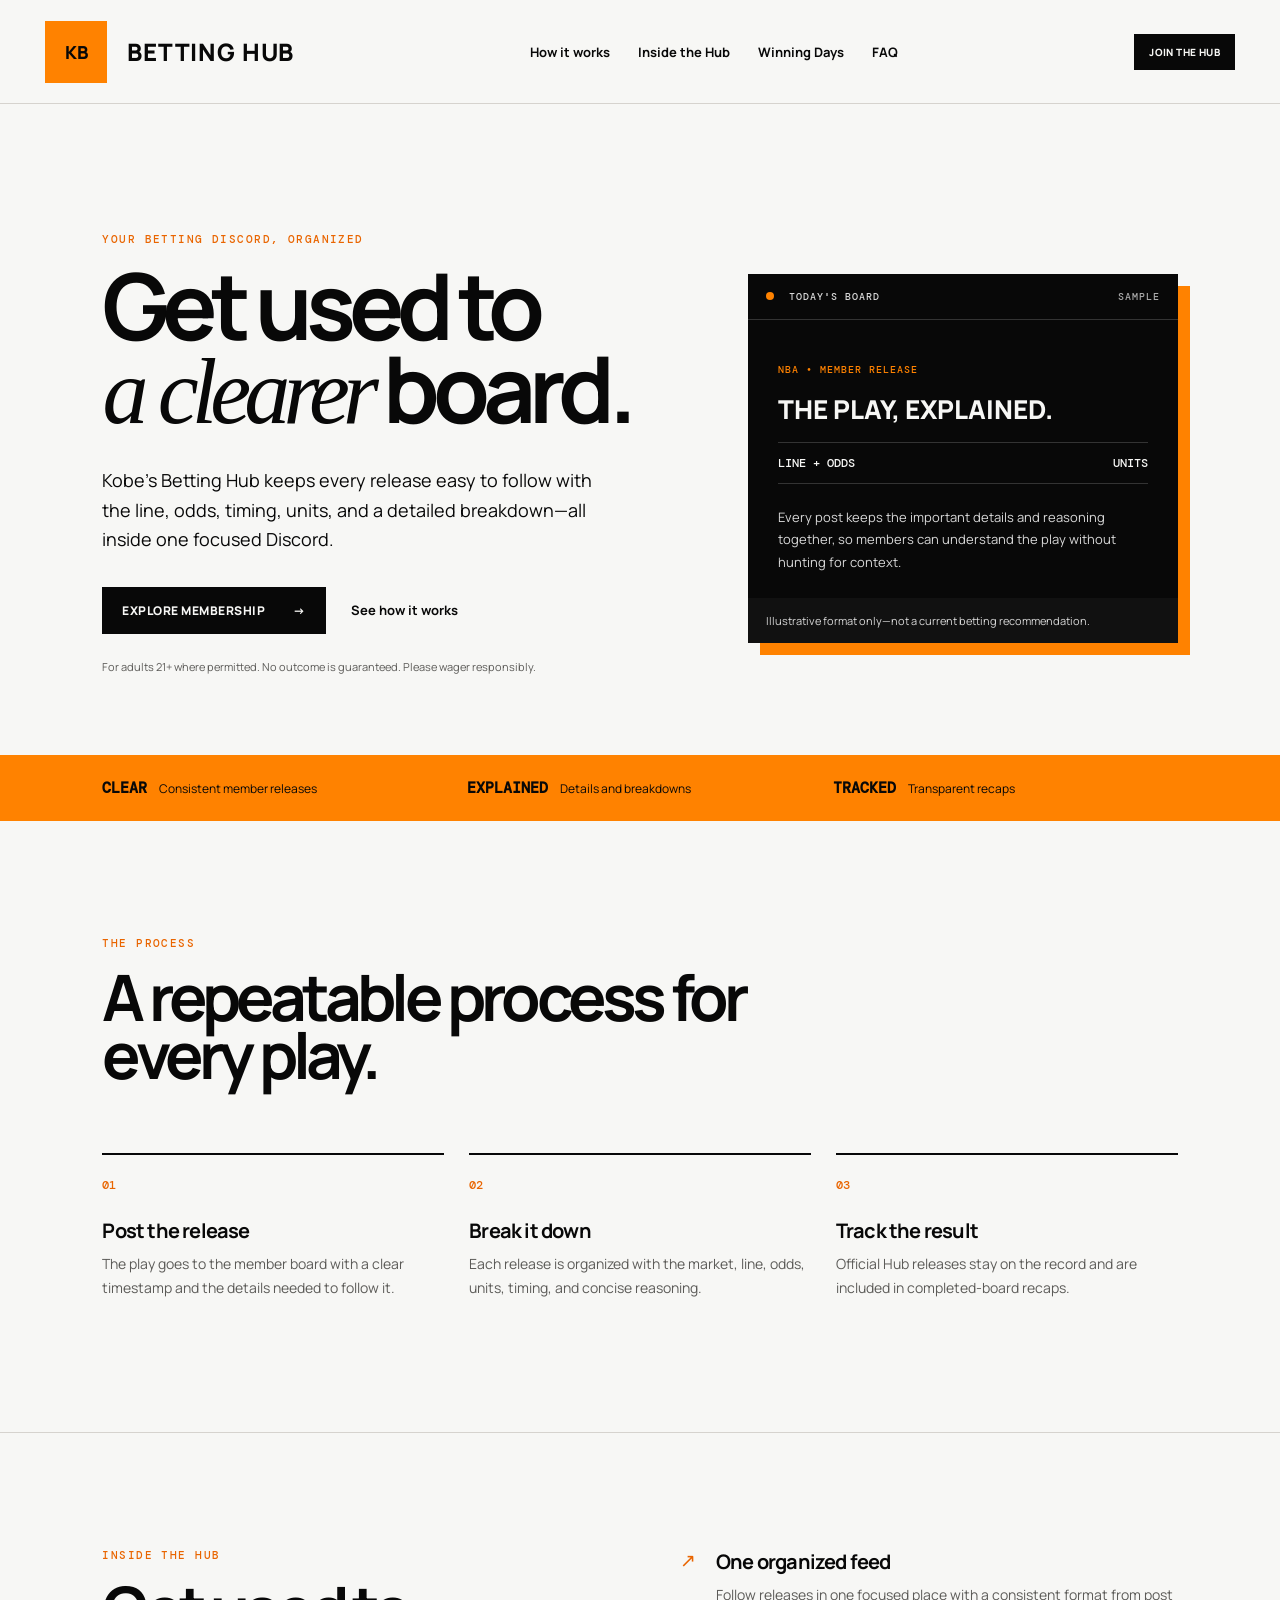
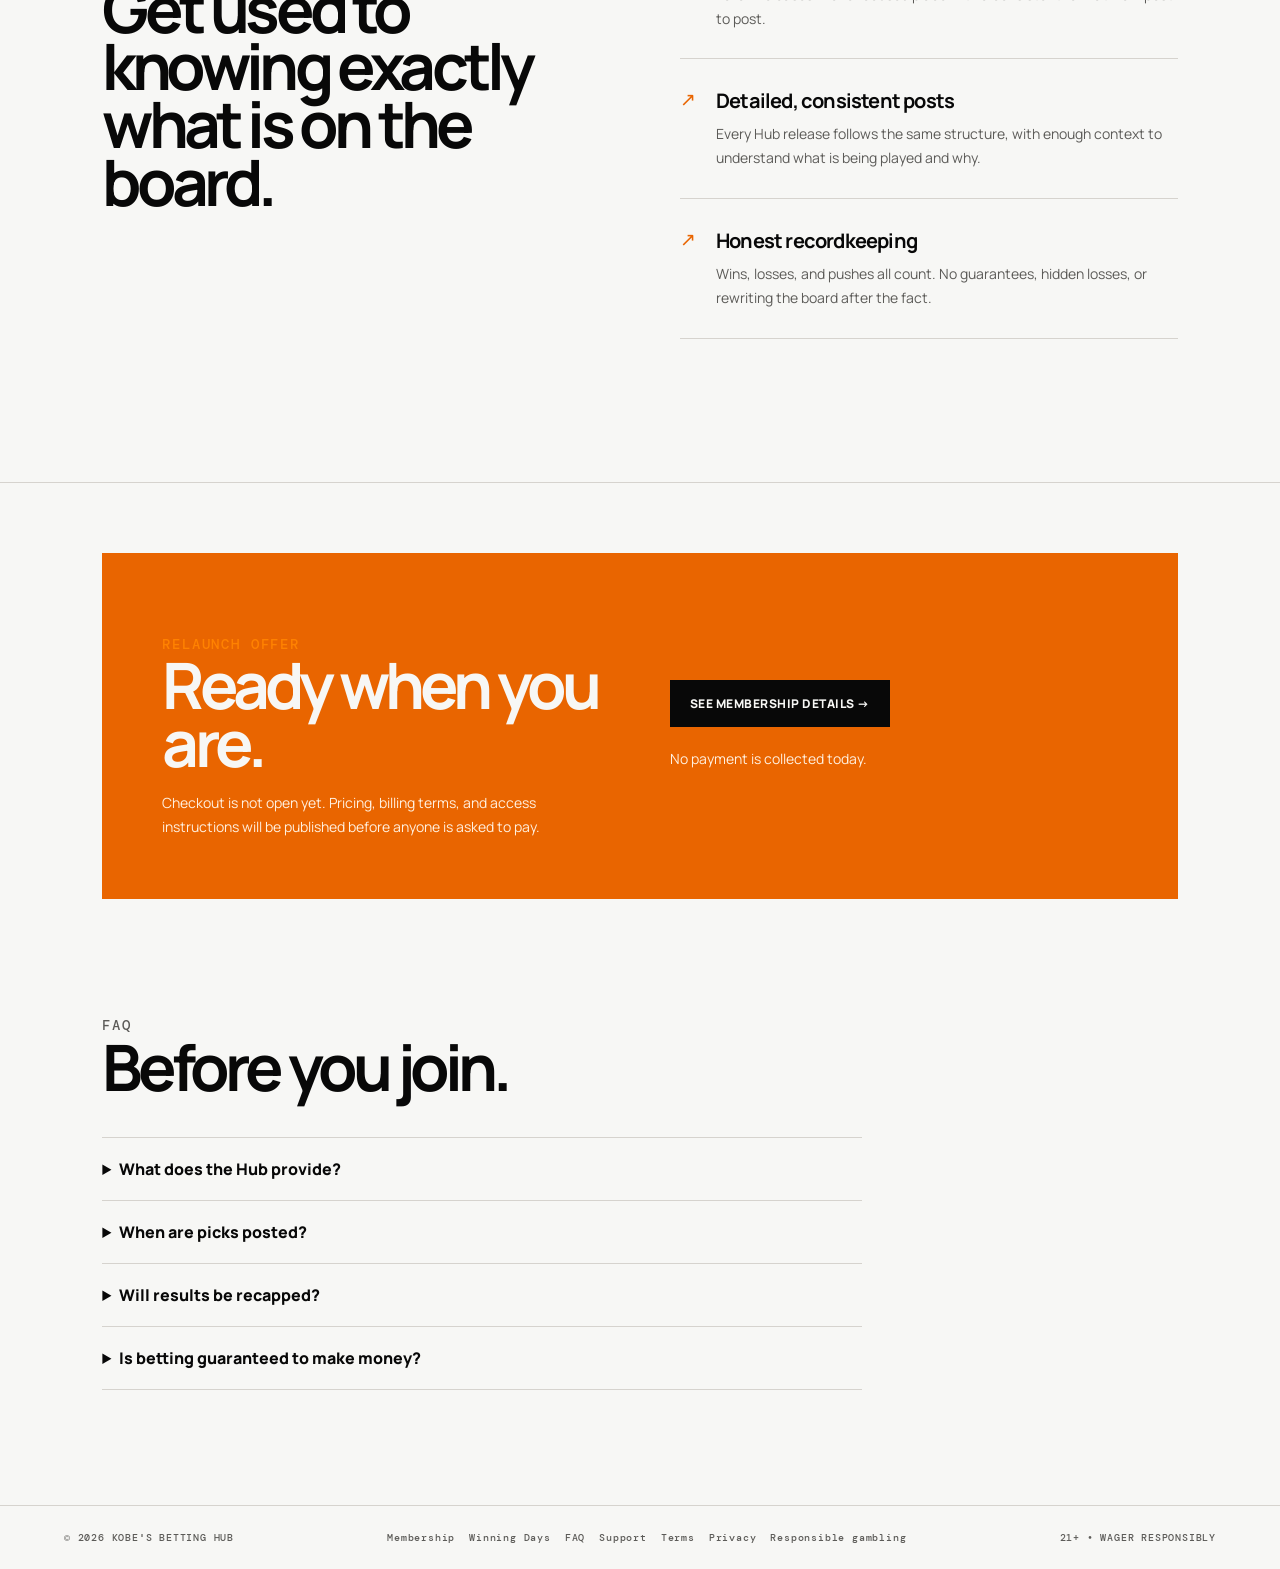
==== commit ef2df35e: "Simplify Betting Hub positioning" ====
--- a/index.html
+++ b/index.html
@@ -3,13 +3,13 @@
   <head>
     <meta charset="UTF-8" />
     <meta name="viewport" content="width=device-width, initial-scale=1.0" />
-    <meta name="description" content="Kobe's Betting Hub curates standout betting picks from established communities and brings them into one organized Discord with clear breakdowns and transparent recaps." />
+    <meta name="description" content="Kobe's Betting Hub is an organized betting Discord with clearly formatted releases, detailed breakdowns, and transparent recaps." />
     <meta name="theme-color" content="#080808" />
-    <title>Kobe's Betting Hub | Curated picks, clear breakdowns</title>
+    <title>Kobe's Betting Hub | Clear releases and detailed breakdowns</title>
     <link rel="preconnect" href="https://fonts.googleapis.com" />
     <link rel="preconnect" href="https://fonts.gstatic.com" crossorigin />
     <link href="https://fonts.googleapis.com/css2?family=DM+Mono:wght@400;500&family=Manrope:wght@500;600;700;800&display=swap" rel="stylesheet" />
-    <link rel="stylesheet" href="styles.css?v=6" />
+    <link rel="stylesheet" href="styles.css?v=7" />
   </head>
   <body>
     <header class="site-header">
@@ -26,9 +26,9 @@
     <main id="top">
       <section class="hero">
         <div class="hero-copy">
-          <p class="eyebrow">THE CURATED BETTING DISCORD</p>
-          <h1>More signal.<br /><em>Less</em> searching.</h1>
-          <p class="hero-text">Kobe's Betting Hub brings standout picks from established betting communities into one organized Discord—then adds the line, odds, timing, units, and a clear breakdown so every play is easy to understand.</p>
+          <p class="eyebrow">YOUR BETTING DISCORD, ORGANIZED</p>
+          <h1>Get used to<br /><em>a clearer</em> board.</h1>
+          <p class="hero-text">Kobe's Betting Hub keeps every release easy to follow with the line, odds, timing, units, and a detailed breakdown—all inside one focused Discord.</p>
           <div class="hero-actions">
             <a class="button" href="membership.html">Explore membership <span>→</span></a>
             <a class="text-link" href="#how-it-works">See how it works</a>
@@ -36,29 +36,29 @@
           <p class="microcopy">For adults 21+ where permitted. No outcome is guaranteed. Please wager responsibly.</p>
         </div>
         <aside class="hero-card" aria-label="Sample member post">
-          <div class="card-bar"><span class="status-dot"></span> CURATED BOARD <span class="time">SAMPLE</span></div>
+          <div class="card-bar"><span class="status-dot"></span> TODAY'S BOARD <span class="time">SAMPLE</span></div>
           <div class="sample-pick">
-            <p class="pick-label">NBA • COMMUNITY PICK</p>
+            <p class="pick-label">NBA • MEMBER RELEASE</p>
             <p class="pick-title">THE PLAY, EXPLAINED.</p>
             <div class="pick-meta"><span>LINE + ODDS</span><span>UNITS</span></div>
-            <p class="pick-note">The Hub organizes the important details and adds concise reasoning—so members can evaluate the play without digging through scattered posts.</p>
+            <p class="pick-note">Every post keeps the important details and reasoning together, so members can understand the play without hunting for context.</p>
           </div>
           <p class="card-footer">Illustrative format only—not a current betting recommendation.</p>
         </aside>
       </section>
 
       <section class="proof-band" aria-label="What members receive">
-        <div><strong>CURATED</strong><span>Standout community picks</span></div>
+        <div><strong>CLEAR</strong><span>Consistent member releases</span></div>
         <div><strong>EXPLAINED</strong><span>Details and breakdowns</span></div>
         <div><strong>TRACKED</strong><span>Transparent recaps</span></div>
       </section>
 
       <section class="section" id="how-it-works">
         <p class="eyebrow">THE PROCESS</p>
-        <h2>From scattered picks to one clean board.</h2>
+        <h2>A repeatable process for every play.</h2>
         <div class="steps">
-          <article><span>01</span><h3>Curate</h3><p>Standout ideas from established betting communities are selected for the member board.</p></article>
-          <article><span>02</span><h3>Break it down</h3><p>Each release is organized with the market, line, odds, units, timing, source context, and concise reasoning.</p></article>
+          <article><span>01</span><h3>Post the release</h3><p>The play goes to the member board with a clear timestamp and the details needed to follow it.</p></article>
+          <article><span>02</span><h3>Break it down</h3><p>Each release is organized with the market, line, odds, units, timing, and concise reasoning.</p></article>
           <article><span>03</span><h3>Track the result</h3><p>Official Hub releases stay on the record and are included in completed-board recaps.</p></article>
         </div>
       </section>
@@ -66,10 +66,10 @@
       <section class="section split" id="inside">
         <div>
           <p class="eyebrow">INSIDE THE HUB</p>
-          <h2>The Discord built to cut through the noise.</h2>
+          <h2>Get used to knowing exactly what is on the board.</h2>
         </div>
         <ul class="feature-list">
-          <li><span>↗</span><div><h3>One curated feed</h3><p>Spend less time bouncing between communities and more time reviewing a focused board.</p></div></li>
+          <li><span>↗</span><div><h3>One organized feed</h3><p>Follow releases in one focused place with a consistent format from post to post.</p></div></li>
           <li><span>↗</span><div><h3>Detailed, consistent posts</h3><p>Every Hub release follows the same structure, with enough context to understand what is being played and why.</p></div></li>
           <li><span>↗</span><div><h3>Honest recordkeeping</h3><p>Wins, losses, and pushes all count. No guarantees, hidden losses, or rewriting the board after the fact.</p></div></li>
         </ul>
@@ -87,7 +87,7 @@
       <section class="section faq" id="faq">
         <p class="eyebrow">FAQ</p>
         <h2>Before you join.</h2>
-        <details><summary>Where do the picks come from?</summary><p>The Hub curates standout ideas from established betting communities and organizes selected plays for members. Source context and attribution are included where applicable.</p></details>
+        <details><summary>What does the Hub provide?</summary><p>The Hub gives members an organized Discord for clearly formatted releases, detailed breakdowns, updates, and completed-board recaps.</p></details>
         <details><summary>When are picks posted?</summary><p>Plays may release at different points during the day as markets develop. Each post includes its timing and the information needed to evaluate it.</p></details>
         <details><summary>Will results be recapped?</summary><p>Yes. The goal is a clear daily recap after relevant games are final.</p></details>
         <details><summary>Is betting guaranteed to make money?</summary><p>No. Sports betting includes risk. Past results do not guarantee future outcomes. Only wager what you can afford to lose.</p></details>
@@ -95,6 +95,6 @@
     </main>
 
     <footer><span>© <span id="year"></span> KOBE'S BETTING HUB</span><span class="footer-nav"><a href="membership.html">Membership</a><a href="recaps.html">Winning Days</a><a href="faq.html">FAQ</a><a href="support.html">Support</a><a href="terms.html">Terms</a><a href="privacy.html">Privacy</a><a href="responsible-gambling.html">Responsible gambling</a></span><span>21+ • WAGER RESPONSIBLY</span></footer>
-    <script src="app.js?v=5"></script>
+    <script src="app.js?v=7"></script>
   </body>
 </html>
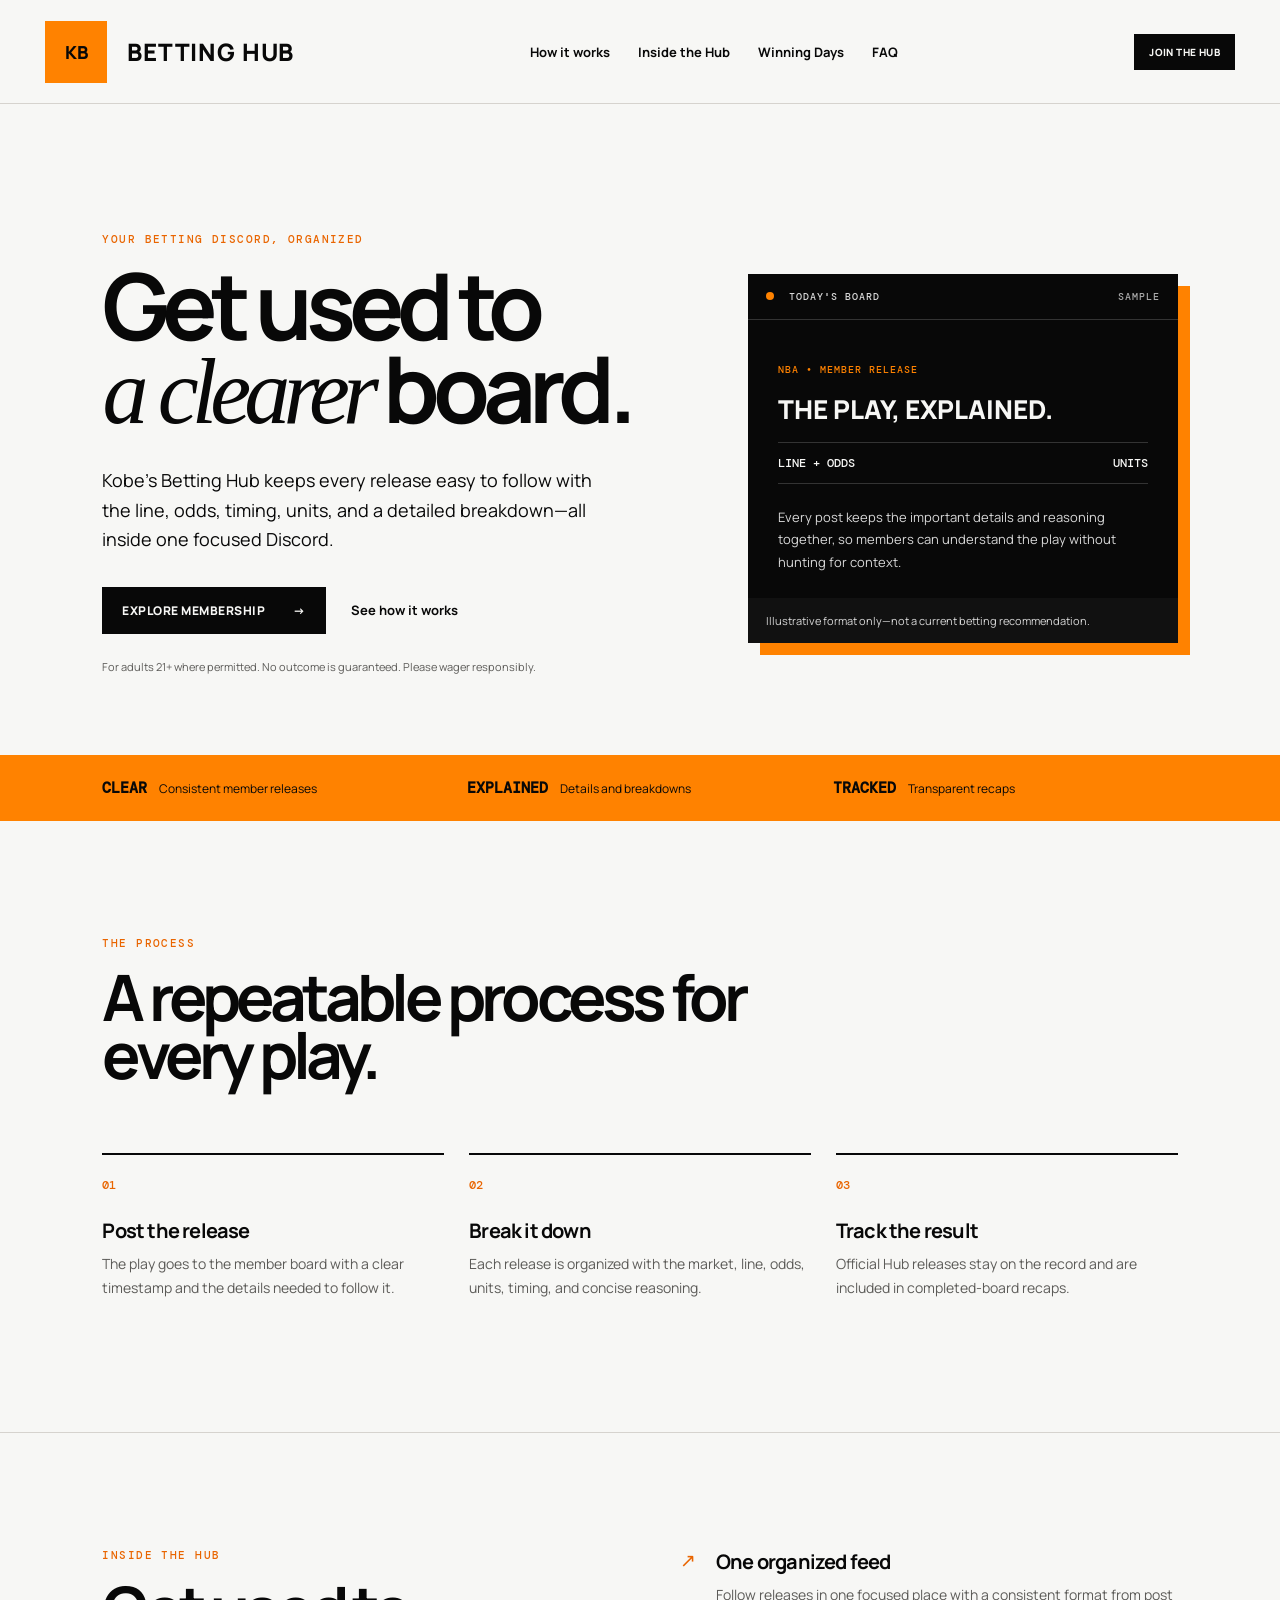
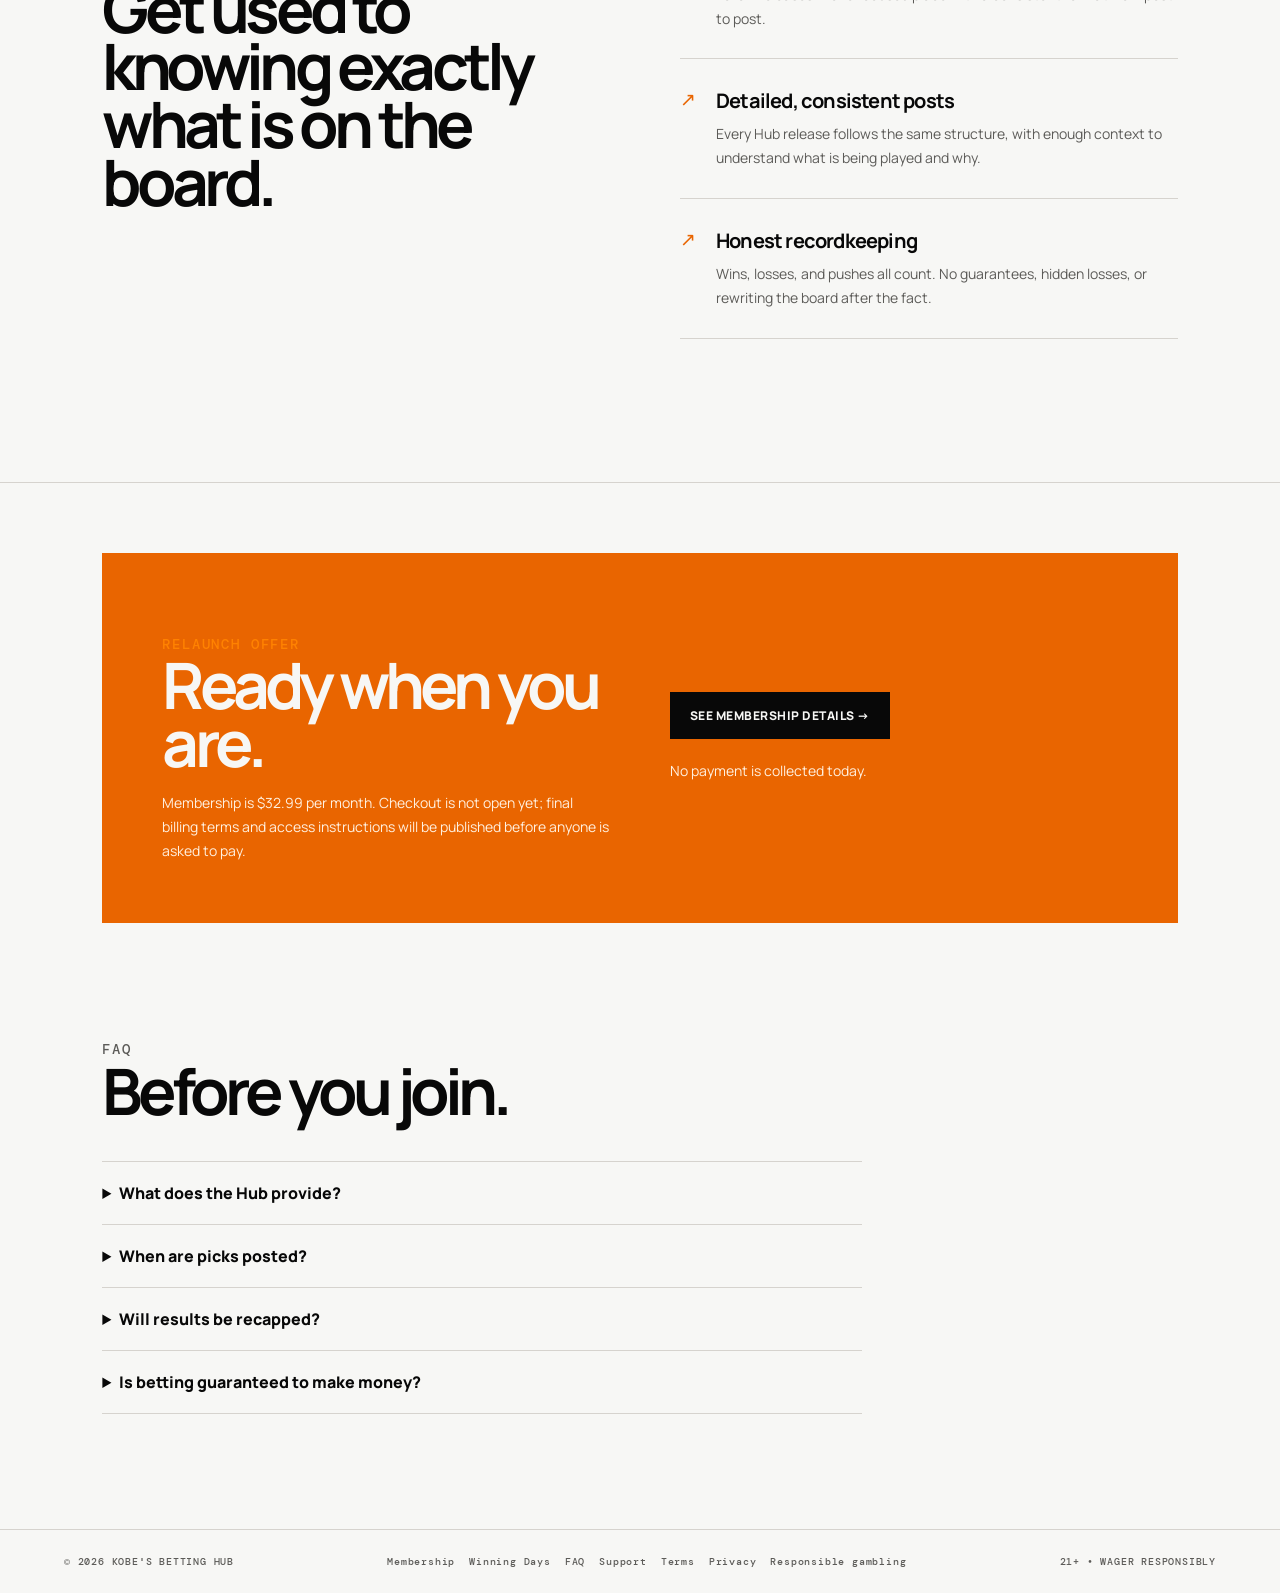
==== commit 53690107: "Set membership price to 32.99 monthly" ====
--- a/index.html
+++ b/index.html
@@ -79,7 +79,7 @@
         <div>
           <p class="eyebrow">RELAUNCH OFFER</p>
           <h2>Ready when you are.</h2>
-          <p>Checkout is not open yet. Pricing, billing terms, and access instructions will be published before anyone is asked to pay.</p>
+          <p>Membership is $32.99 per month. Checkout is not open yet; final billing terms and access instructions will be published before anyone is asked to pay.</p>
         </div>
         <div class="interest-form"><a class="button" href="membership.html">See membership details →</a><p>No payment is collected today.</p></div>
       </section>
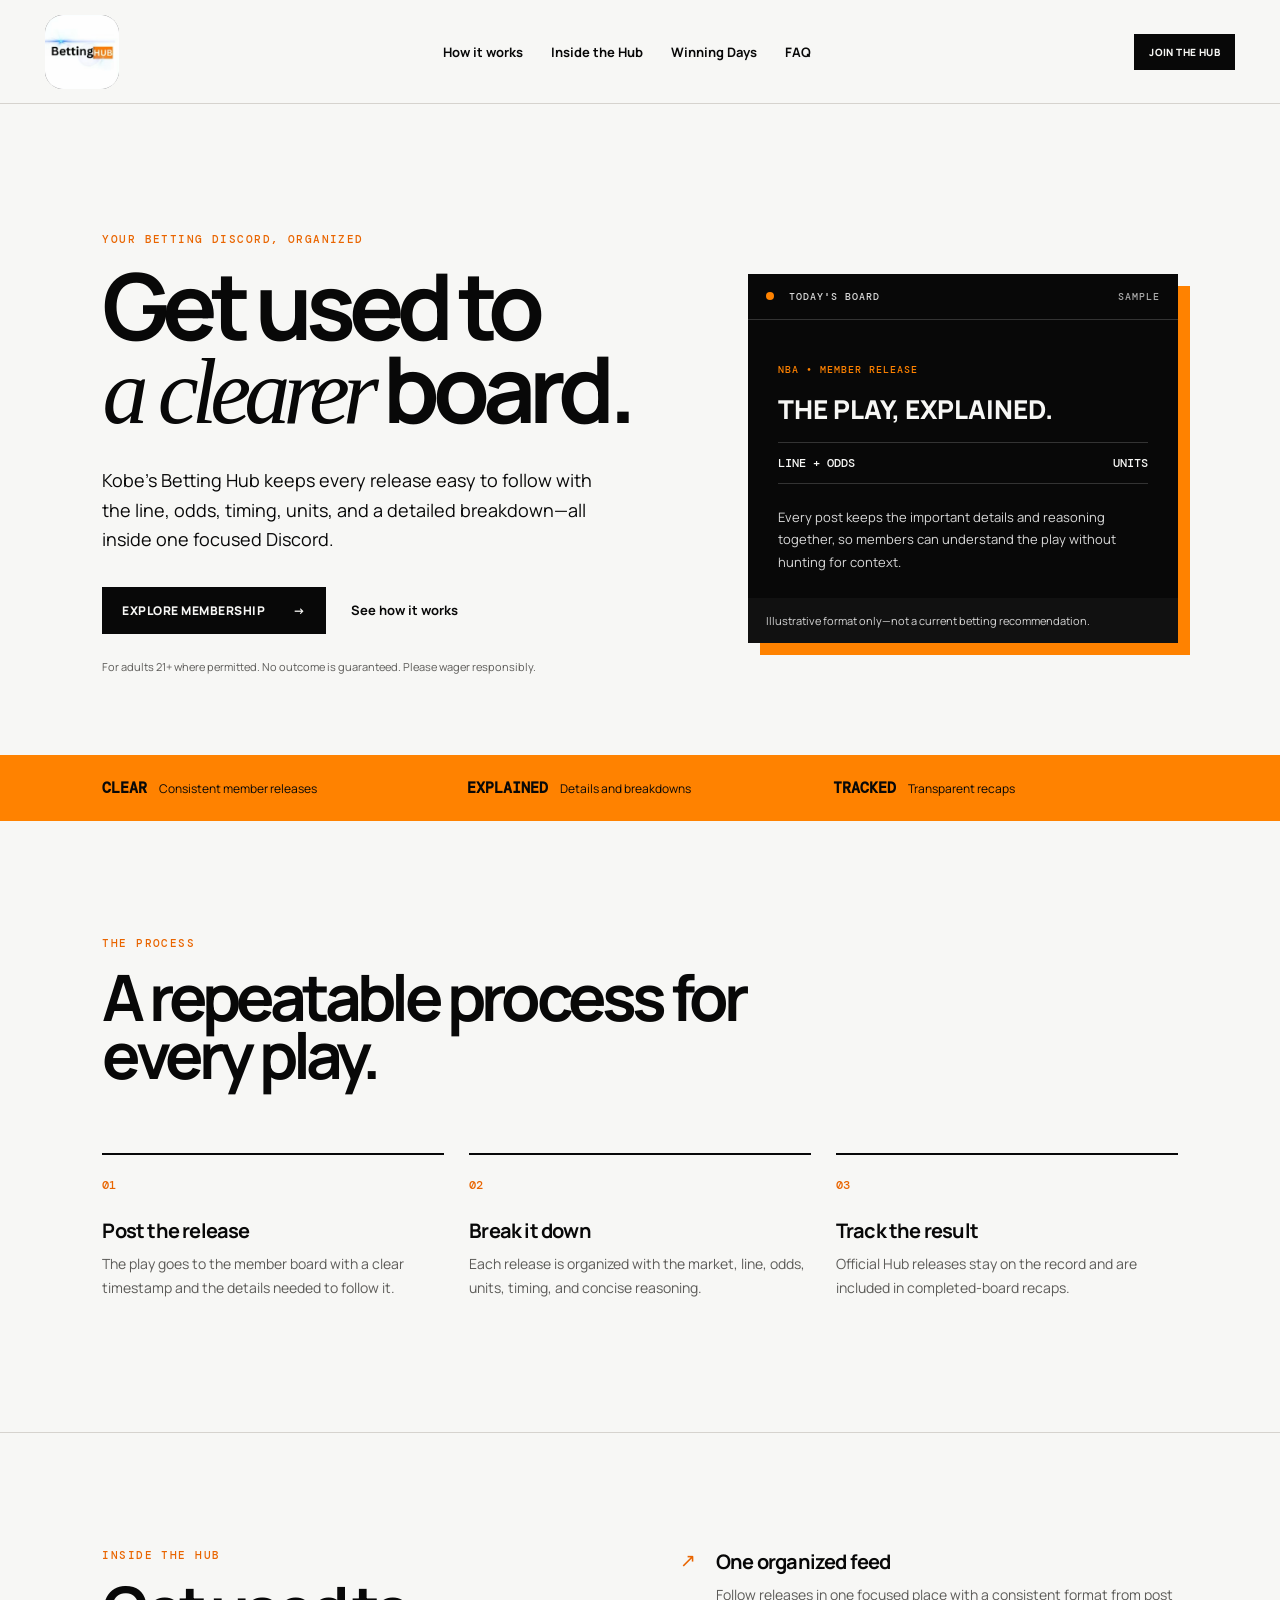
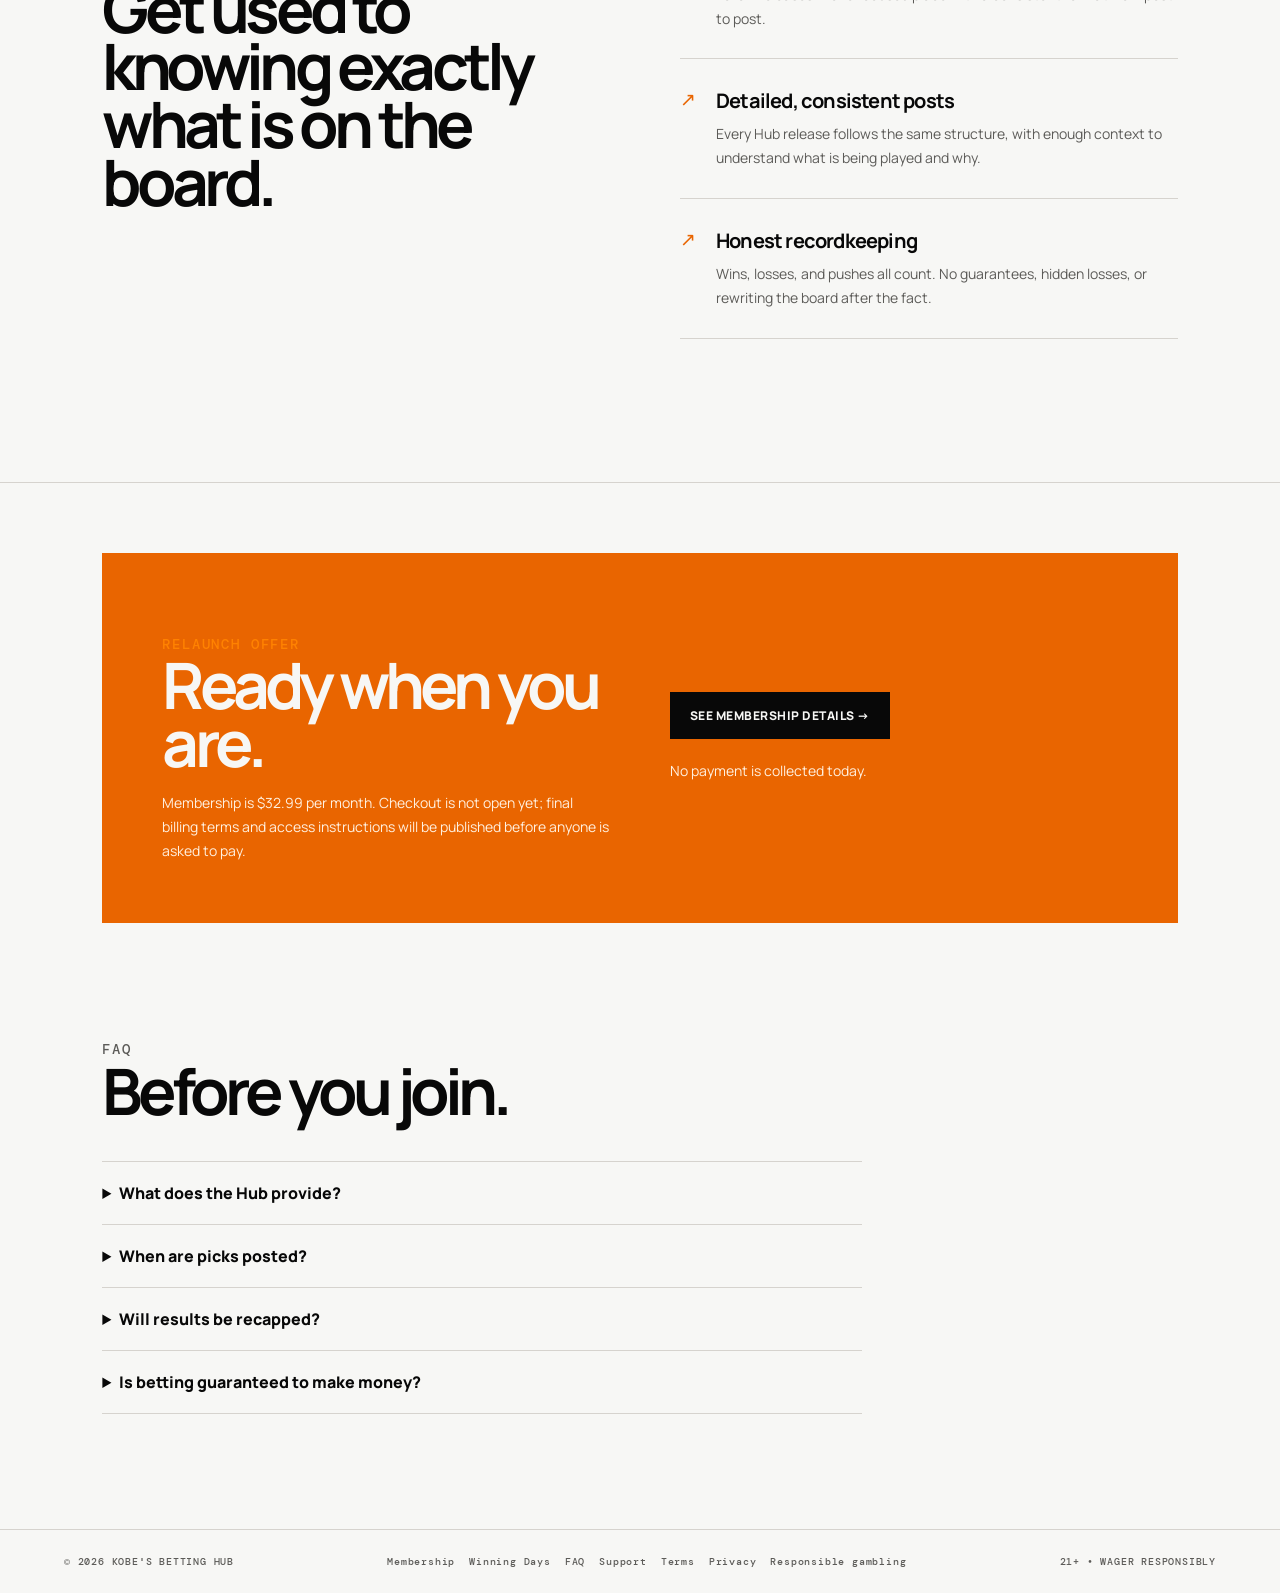
==== commit 043496b9: "Replace KB placeholder with Betting Hub logo" ====
--- a/index.html
+++ b/index.html
@@ -10,10 +10,11 @@
     <link rel="preconnect" href="https://fonts.gstatic.com" crossorigin />
     <link href="https://fonts.googleapis.com/css2?family=DM+Mono:wght@400;500&family=Manrope:wght@500;600;700;800&display=swap" rel="stylesheet" />
     <link rel="stylesheet" href="styles.css?v=7" />
+    <link rel="stylesheet" href="brand.css?v=1" />
   </head>
   <body>
     <header class="site-header">
-      <a class="brand" href="#top"><span class="brand-mark">KB</span> BETTING HUB</a>
+      <a class="brand" href="#top"><img class="brand-logo" src="betting-hub-logo.png" alt="Betting Hub" /></a>
       <nav aria-label="Primary navigation">
         <a href="#how-it-works">How it works</a>
         <a href="#inside">Inside the Hub</a>
--- a/brand.css
+++ b/brand.css
@@ -0,0 +1,15 @@
+.brand-logo {
+  display: block;
+  width: 74px;
+  height: 74px;
+  object-fit: cover;
+  border-radius: 18px;
+}
+
+@media (max-width: 760px) {
+  .brand-logo {
+    width: 48px;
+    height: 48px;
+    border-radius: 12px;
+  }
+}
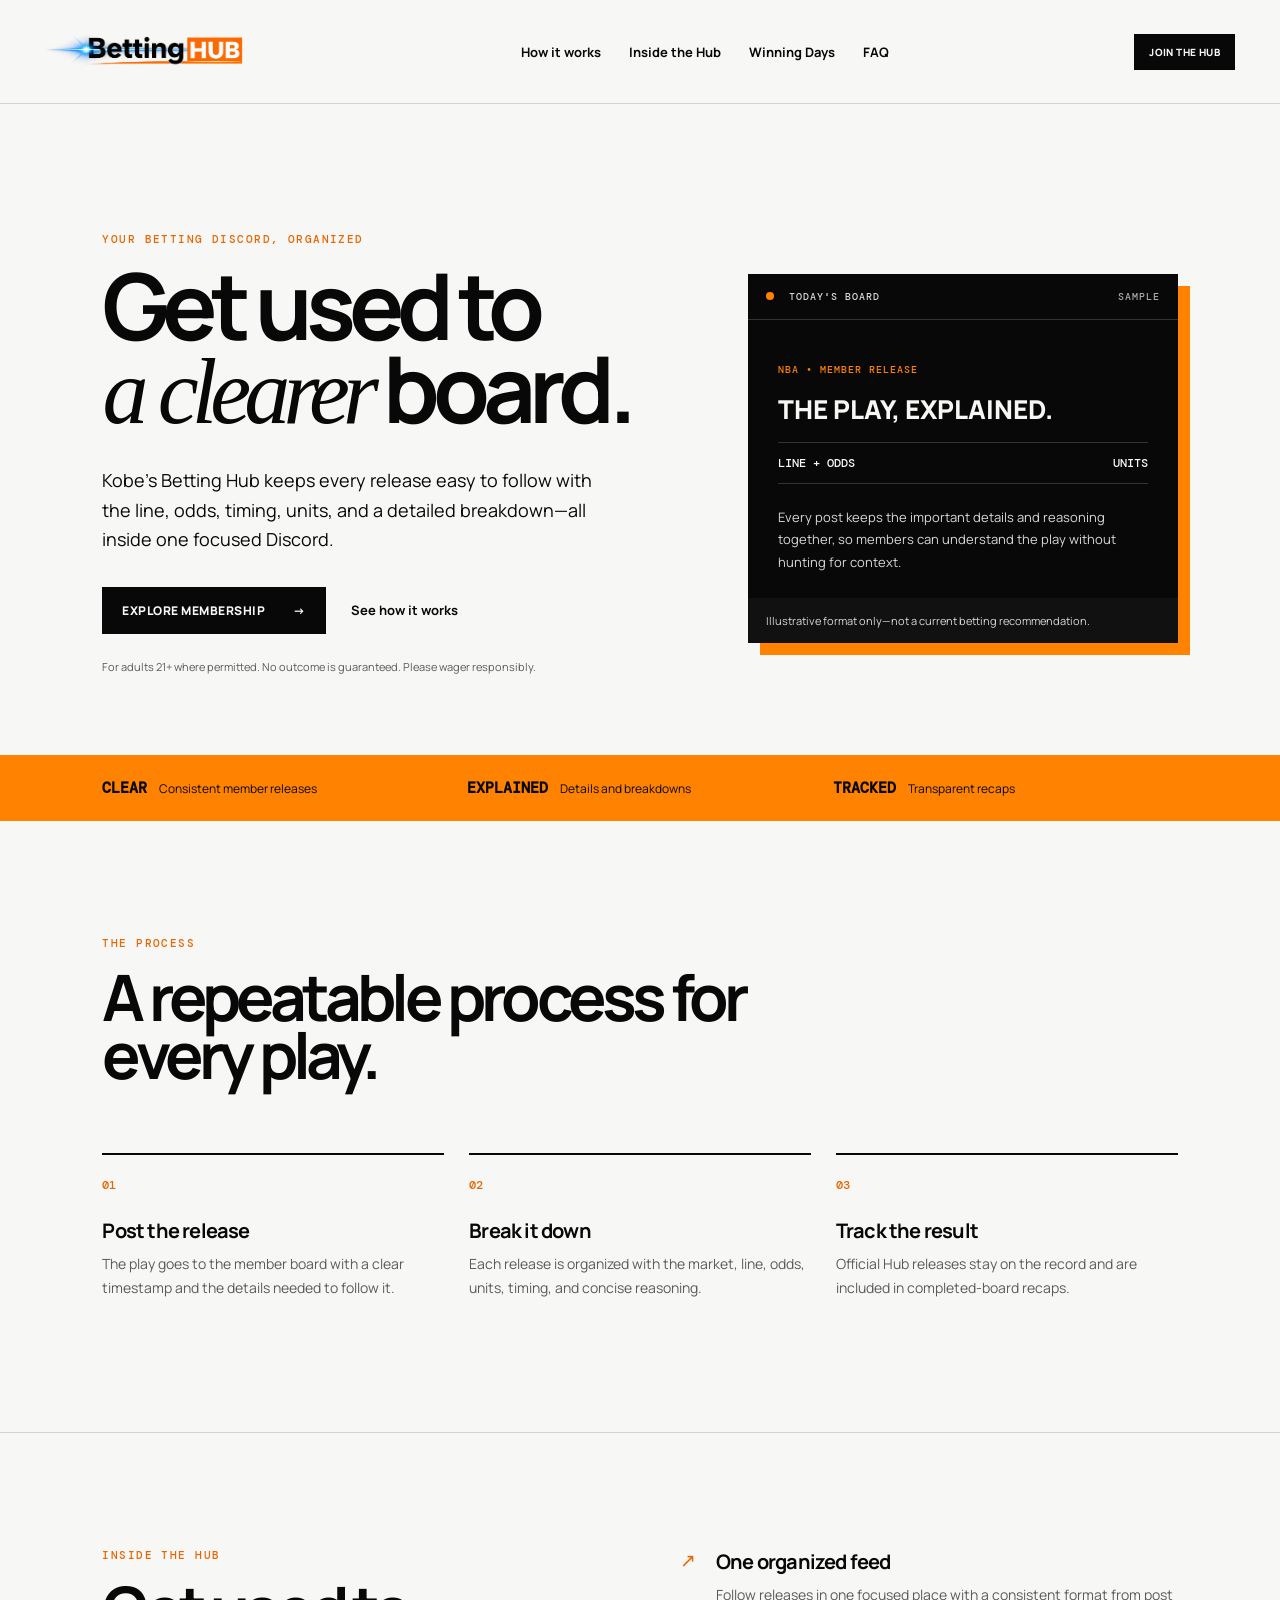
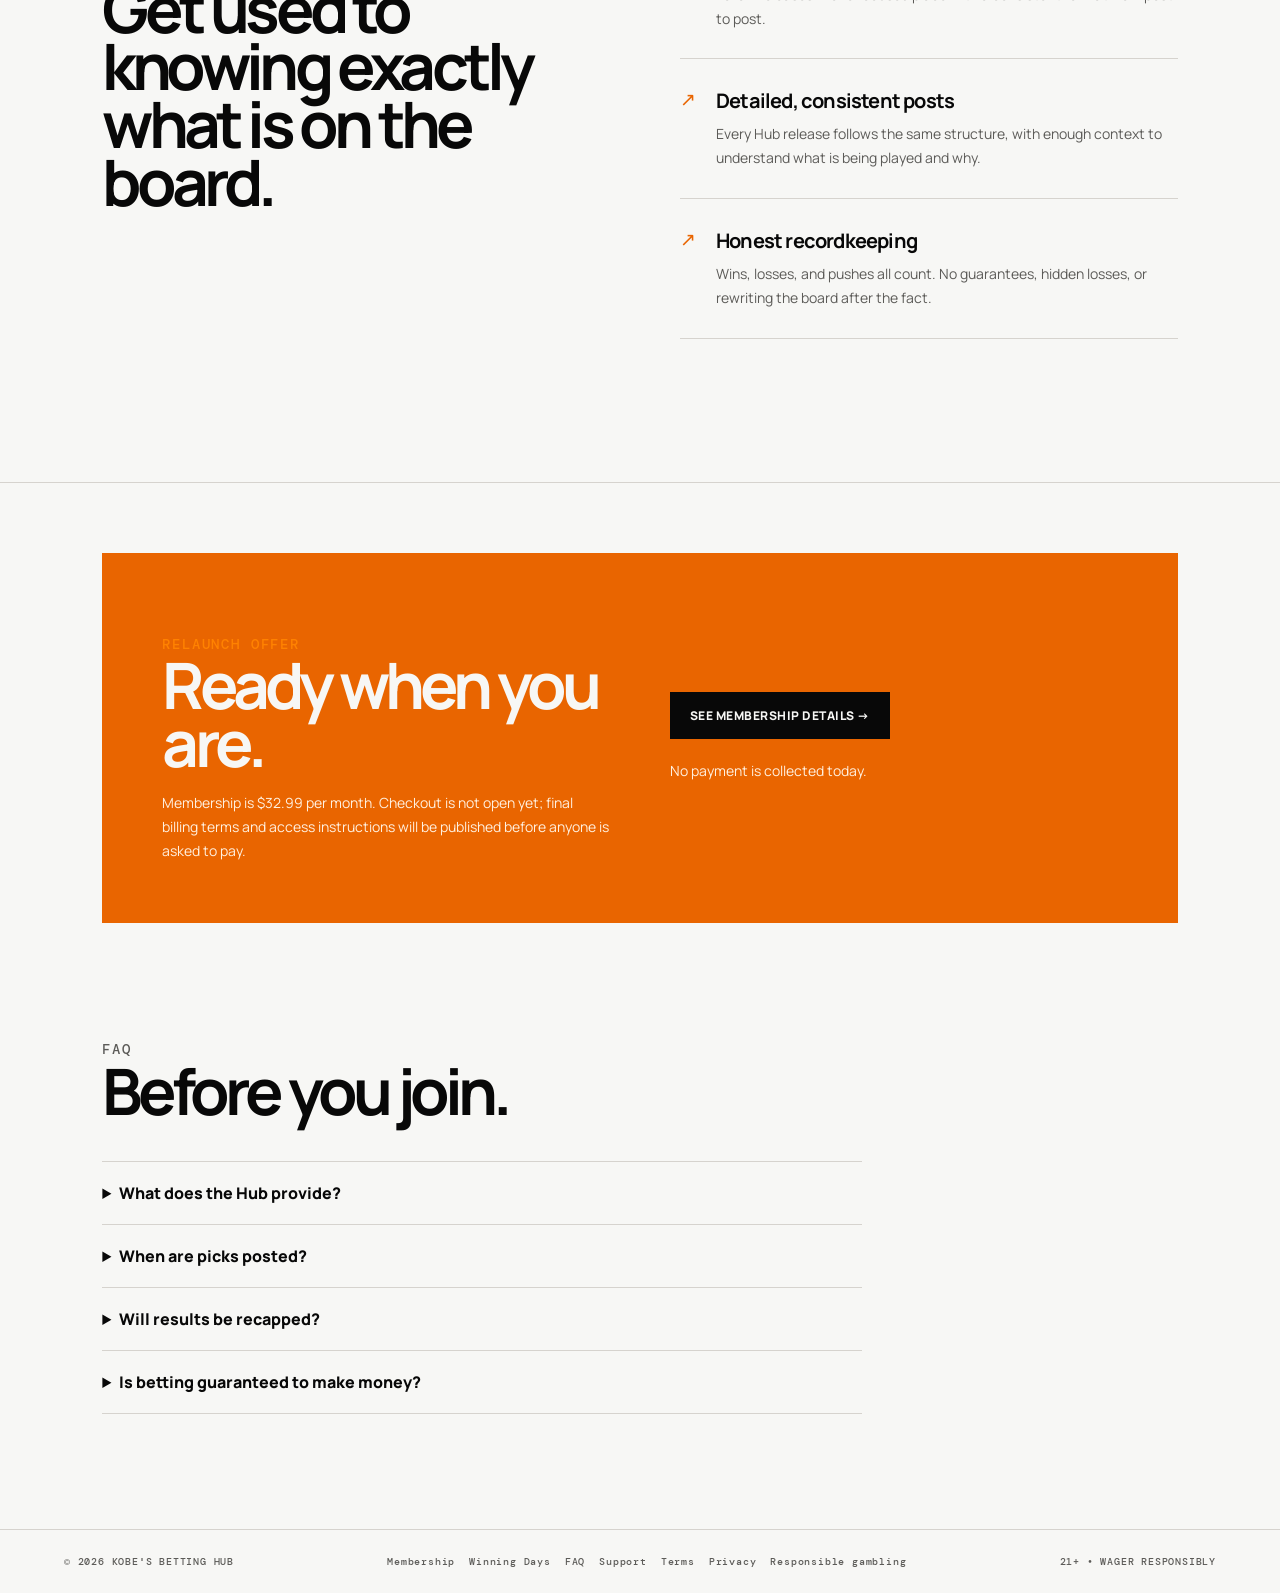
==== commit 5e9b9f94: "Use blue shine Betting Hub wordmark" ====
--- a/index.html
+++ b/index.html
@@ -10,11 +10,11 @@
     <link rel="preconnect" href="https://fonts.gstatic.com" crossorigin />
     <link href="https://fonts.googleapis.com/css2?family=DM+Mono:wght@400;500&family=Manrope:wght@500;600;700;800&display=swap" rel="stylesheet" />
     <link rel="stylesheet" href="styles.css?v=7" />
-    <link rel="stylesheet" href="brand.css?v=1" />
+    <link rel="stylesheet" href="brand.css?v=2" />
   </head>
   <body>
     <header class="site-header">
-      <a class="brand" href="#top"><img class="brand-logo" src="betting-hub-logo.png" alt="Betting Hub" /></a>
+      <a class="brand" href="#top"><img class="brand-logo" src="betting-hub-logo-v2.png" alt="Betting Hub" /></a>
       <nav aria-label="Primary navigation">
         <a href="#how-it-works">How it works</a>
         <a href="#inside">Inside the Hub</a>
--- a/brand.css
+++ b/brand.css
@@ -1,15 +1,14 @@
 .brand-logo {
   display: block;
-  width: 74px;
-  height: 74px;
-  object-fit: cover;
-  border-radius: 18px;
+  width: clamp(190px, 18vw, 260px);
+  height: 76px;
+  object-fit: contain;
+  object-position: left center;
 }
 
 @media (max-width: 760px) {
   .brand-logo {
-    width: 48px;
-    height: 48px;
-    border-radius: 12px;
+    width: 155px;
+    height: 50px;
   }
 }
